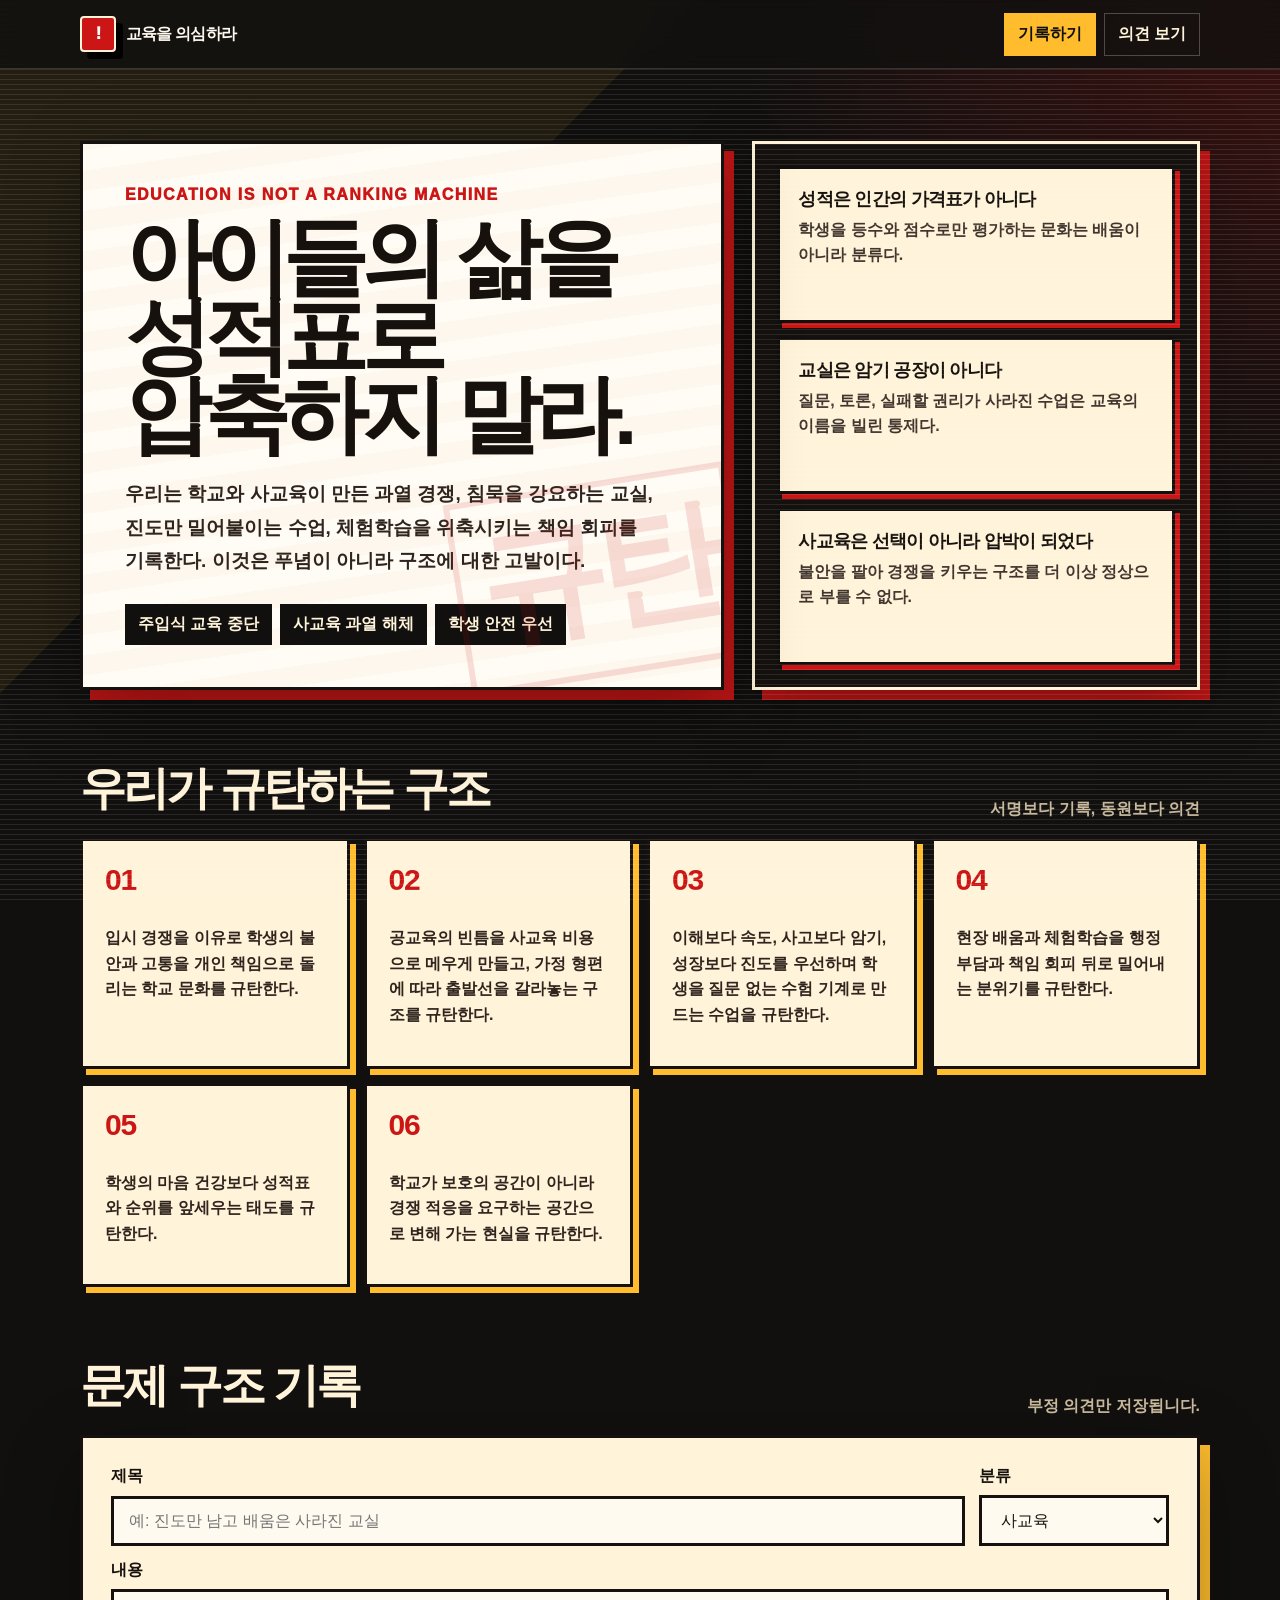
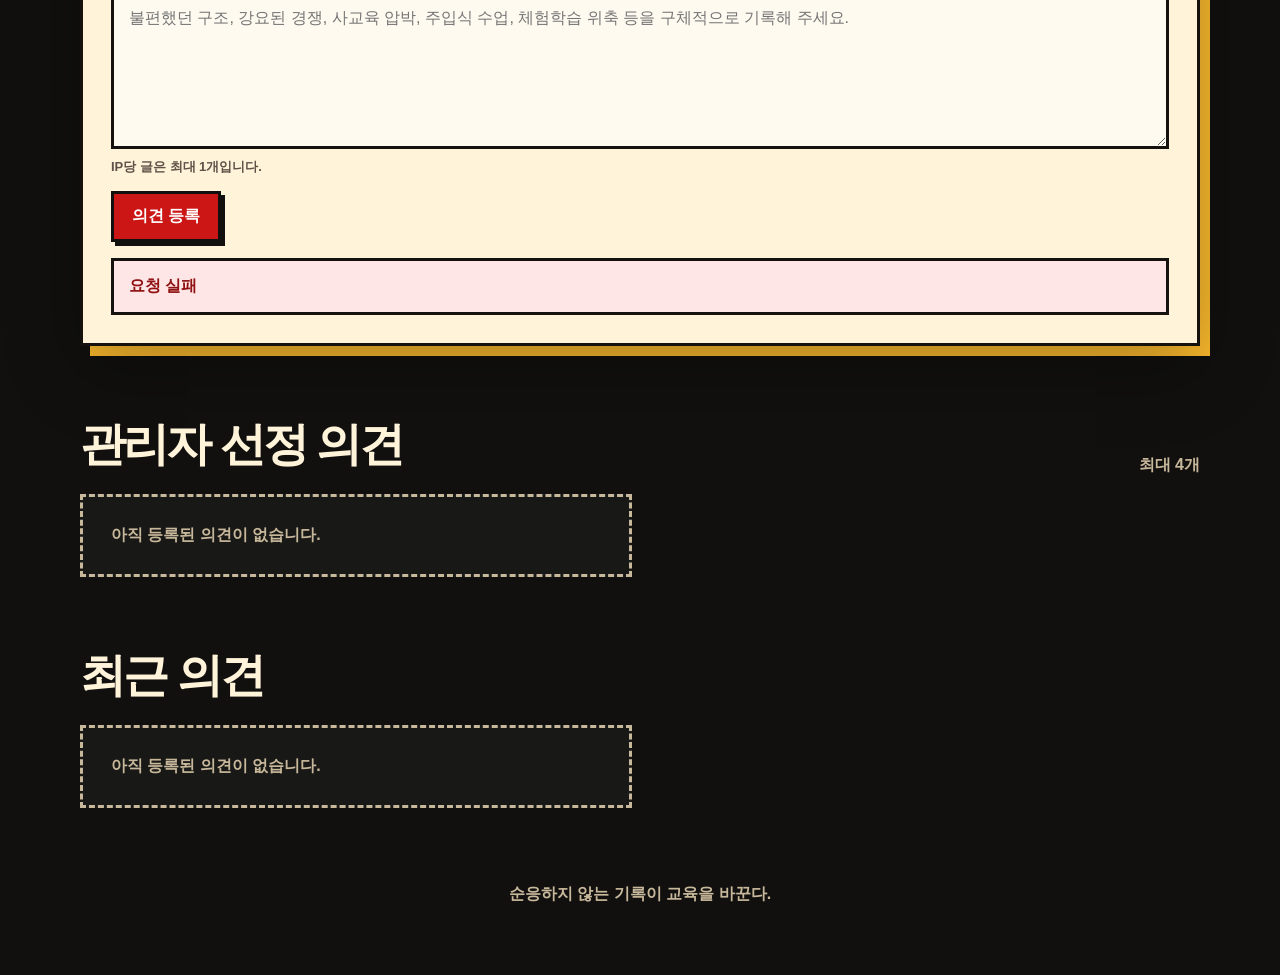
==== index.html @ e862427e "Load UI patch script" ====
<!doctype html>
<html lang="ko">
<head>
  <meta charset="utf-8" />
  <meta name="viewport" content="width=device-width, initial-scale=1" />
  <title>학교는 바뀌어야 한다</title>
  <link rel="stylesheet" href="/styles.css" />
</head>
<body>
  <main id="app"></main>
  <script src="/app.js" defer></script>
  <script src="/ui-patch.js" defer></script>
</body>
</html>
---- styles.css ----
:root {
  color-scheme: light;
  --bg: #11100f;
  --paper: #fff3d9;
  --paper-strong: #fffaf0;
  --ink: #16110d;
  --muted: #6c6259;
  --line: #2a211b;
  --brand: #cc1616;
  --brand-dark: #7f0d0d;
  --accent: #ffbd2e;
  --danger: #cc1616;
  --ok: #177245;
  --shadow: 0 22px 70px rgba(0, 0, 0, .32);
  font-family: Inter, Pretendard, -apple-system, BlinkMacSystemFont, "Segoe UI", sans-serif;
}

* { box-sizing: border-box; }
html { scroll-behavior: smooth; }
body {
  margin: 0;
  background:
    linear-gradient(135deg, rgba(255, 189, 46, .08) 0 18%, transparent 18% 100%),
    radial-gradient(circle at top right, rgba(204, 22, 22, .22), transparent 34rem),
    var(--bg);
  color: var(--paper-strong);
}
body::before {
  content: "";
  position: fixed;
  inset: 0;
  pointer-events: none;
  opacity: .1;
  background-image: repeating-linear-gradient(0deg, #fff 0, #fff 1px, transparent 1px, transparent 5px);
  mix-blend-mode: screen;
}
a { color: inherit; }
button, input, textarea, select { font: inherit; }
button { cursor: pointer; }

.site-shell {
  width: min(1120px, calc(100% - 32px));
  margin: 0 auto;
}

.topbar {
  position: sticky;
  top: 0;
  z-index: 20;
  backdrop-filter: blur(18px);
  background: rgba(17, 16, 15, .84);
  border-bottom: 1px solid rgba(255, 243, 217, .16);
}
.nav {
  height: 68px;
  display: flex;
  align-items: center;
  justify-content: space-between;
  gap: 18px;
}
.logo {
  display: flex;
  align-items: center;
  gap: 10px;
  font-weight: 950;
  letter-spacing: -.05em;
  text-decoration: none;
  text-transform: uppercase;
}
.logo-mark {
  width: 36px;
  height: 36px;
  display: grid;
  place-items: center;
  border-radius: 4px;
  background: var(--brand);
  color: #fff;
  box-shadow: 7px 7px 0 #000;
  border: 2px solid #fff3d9;
}
.nav-links {
  display: flex;
  align-items: center;
  gap: 8px;
}
.nav-link {
  border: 1px solid rgba(255, 243, 217, .25);
  background: transparent;
  padding: 10px 13px;
  border-radius: 0;
  text-decoration: none;
  color: var(--paper);
  font-weight: 900;
}
.nav-link:hover, .nav-link.active {
  background: var(--accent);
  color: #11100f;
  border-color: var(--accent);
}

.hero {
  padding: 72px 0 34px;
  display: grid;
  grid-template-columns: 1.18fr .82fr;
  gap: 28px;
  align-items: stretch;
}
.hero-card, .panel, .post-card, .admin-card {
  background: var(--paper);
  color: var(--ink);
  border: 3px solid #15110e;
  border-radius: 0;
  box-shadow: var(--shadow), 10px 10px 0 rgba(204, 22, 22, .92);
}
.hero-card { padding: 42px; }
.manifesto {
  position: relative;
  overflow: hidden;
  background:
    linear-gradient(0deg, rgba(255,255,255,.74), rgba(255,255,255,.74)),
    repeating-linear-gradient(-8deg, #fff3d9 0 20px, #f6dfb9 20px 40px);
}
.manifesto::after {
  content: "규탄";
  position: absolute;
  right: -18px;
  bottom: 10px;
  transform: rotate(-9deg);
  border: 6px solid var(--brand);
  color: var(--brand);
  font-weight: 950;
  font-size: clamp(56px, 10vw, 130px);
  letter-spacing: -.08em;
  padding: 0 18px 10px;
  opacity: .13;
}
.kicker {
  color: var(--brand);
  font-weight: 950;
  letter-spacing: .09em;
  margin-bottom: 14px;
  text-transform: uppercase;
}
h1 {
  margin: 0;
  max-width: 840px;
  font-size: clamp(44px, 7.5vw, 86px);
  line-height: .91;
  letter-spacing: -.085em;
  word-break: keep-all;
}
.lead {
  margin: 24px 0 0;
  max-width: 760px;
  color: #30251e;
  font-size: 19px;
  line-height: 1.78;
  font-weight: 650;
  word-break: keep-all;
}
.slogan-row {
  display: flex;
  flex-wrap: wrap;
  gap: 8px;
  margin-top: 26px;
}
.slogan-row span {
  background: #11100f;
  color: #fff3d9;
  padding: 8px 11px;
  font-weight: 950;
  border: 2px solid #11100f;
}
.hero-side {
  padding: 22px;
  display: grid;
  gap: 14px;
  background: #15110e;
  color: var(--paper);
  border-color: var(--paper);
}
.point {
  padding: 18px;
  border-radius: 0;
  background: #fff3d9;
  border: 3px solid #11100f;
  color: var(--ink);
  box-shadow: 5px 5px 0 var(--brand);
}
.point strong {
  display: block;
  margin-bottom: 6px;
  font-size: 18px;
  letter-spacing: -.04em;
}
.point span { color: #40352d; line-height: 1.58; font-weight: 650; }

.section { padding: 34px 0; }
.section-head {
  display: flex;
  align-items: end;
  justify-content: space-between;
  gap: 18px;
  margin-bottom: 18px;
}
h2 {
  margin: 0;
  color: var(--paper);
  font-size: clamp(28px, 4.5vw, 46px);
  letter-spacing: -.06em;
}
.section-head p { margin: 0; color: #c8b89b; font-weight: 800; }
.grid-4 {
  display: grid;
  grid-template-columns: repeat(4, 1fr);
  gap: 14px;
}
.stat-card {
  min-height: 170px;
  padding: 22px;
  border-radius: 0;
  background: var(--paper);
  color: var(--ink);
  border: 3px solid #15110e;
  box-shadow: 6px 6px 0 var(--accent);
}
.stat-card b {
  display: inline-block;
  font-size: 30px;
  letter-spacing: -.04em;
  color: var(--brand);
  margin-bottom: 12px;
}
.stat-card p { color: #30251e; line-height: 1.6; font-weight: 750; }

.panel { padding: 28px; }
.protest-form { box-shadow: var(--shadow), 10px 10px 0 var(--accent); }
.form-grid {
  display: grid;
  grid-template-columns: 1fr 190px;
  gap: 14px;
}
.field { display: grid; gap: 8px; margin-bottom: 14px; }
label { font-weight: 950; }
input, textarea, select {
  width: 100%;
  border: 3px solid #15110e;
  background: #fffaf0;
  color: var(--ink);
  border-radius: 0;
  padding: 13px 15px;
  outline: none;
}
textarea { min-height: 160px; resize: vertical; line-height: 1.65; }
input:focus, textarea:focus, select:focus { box-shadow: 0 0 0 4px rgba(204, 22, 22, .18); }
.help { color: #5e5147; font-size: 13px; line-height: 1.55; font-weight: 700; }
.actions { display: flex; gap: 10px; flex-wrap: wrap; align-items: center; }
.btn {
  border: 3px solid #11100f;
  border-radius: 0;
  padding: 12px 18px;
  font-weight: 950;
  background: var(--brand);
  color: #fff;
  box-shadow: 4px 4px 0 #11100f;
}
.btn:hover { transform: translate(-1px, -1px); box-shadow: 5px 5px 0 #11100f; }
.btn.secondary { background: #fffaf0; color: var(--ink); }
.btn.danger { background: var(--danger); }
.btn.ok { background: var(--ok); }
.btn.small { padding: 8px 12px; font-size: 13px; }
.btn:disabled { opacity: .5; cursor: not-allowed; transform: none; box-shadow: 4px 4px 0 #11100f; }
.notice {
  margin: 16px 0 0;
  padding: 13px 15px;
  border-radius: 0;
  background: #fff3d9;
  border: 3px solid #15110e;
  color: var(--brand-dark);
  display: none;
  line-height: 1.55;
  font-weight: 850;
}
.notice.show { display: block; }
.notice.error { background: #ffe6e6; color: #8f1111; }
.notice.ok { background: #e6fff2; color: #105c3b; }

.posts-grid {
  display: grid;
  grid-template-columns: repeat(2, 1fr);
  gap: 16px;
}
.post-card { padding: 22px; box-shadow: 6px 6px 0 rgba(255, 189, 46, .92); }
.post-top {
  display: flex;
  justify-content: space-between;
  gap: 12px;
  align-items: start;
}
.badge {
  display: inline-flex;
  align-items: center;
  border-radius: 0;
  padding: 6px 10px;
  font-size: 12px;
  font-weight: 950;
  color: #11100f;
  background: var(--accent);
  border: 2px solid #11100f;
}
.badge-dark { background: #11100f; color: #fff3d9; }
.post-card h3 { margin: 13px 0 10px; font-size: 24px; letter-spacing: -.05em; }
.post-card p { color: #3b3028; line-height: 1.72; white-space: pre-wrap; font-weight: 650; }
.meta { color: #75695f; font-size: 13px; font-weight: 750; }
.post-actions { display: flex; gap: 8px; margin-top: 14px; flex-wrap: wrap; }
.empty {
  padding: 28px;
  border: 3px dashed #c8b89b;
  color: #c8b89b;
  background: rgba(255,255,255,.03);
  font-weight: 800;
}

.admin-layout {
  padding: 42px 0;
  display: grid;
  gap: 18px;
}
.admin-card { padding: 24px; box-shadow: 6px 6px 0 var(--brand); }
.table-wrap { overflow-x: auto; }
table { width: 100%; border-collapse: collapse; min-width: 760px; }
th, td { text-align: left; padding: 12px; border-bottom: 2px solid #2a211b; vertical-align: top; }
th { color: #5f534a; font-size: 13px; font-weight: 950; }
.admin-row-actions { display: flex; gap: 8px; flex-wrap: wrap; }
.login-box { max-width: 460px; margin: 54px auto; }

.footer {
  color: #c8b89b;
  padding: 42px 0 70px;
  text-align: center;
  font-weight: 900;
}
.hidden { display: none !important; }

@media (max-width: 860px) {
  .hero { grid-template-columns: 1fr; padding-top: 38px; }
  .hero-card { padding: 28px; }
  .grid-4, .posts-grid { grid-template-columns: 1fr; }
  .form-grid { grid-template-columns: 1fr; }
  .nav { height: auto; padding: 12px 0; flex-direction: column; align-items: stretch; }
  .nav-links { overflow-x: auto; padding-bottom: 2px; }
}
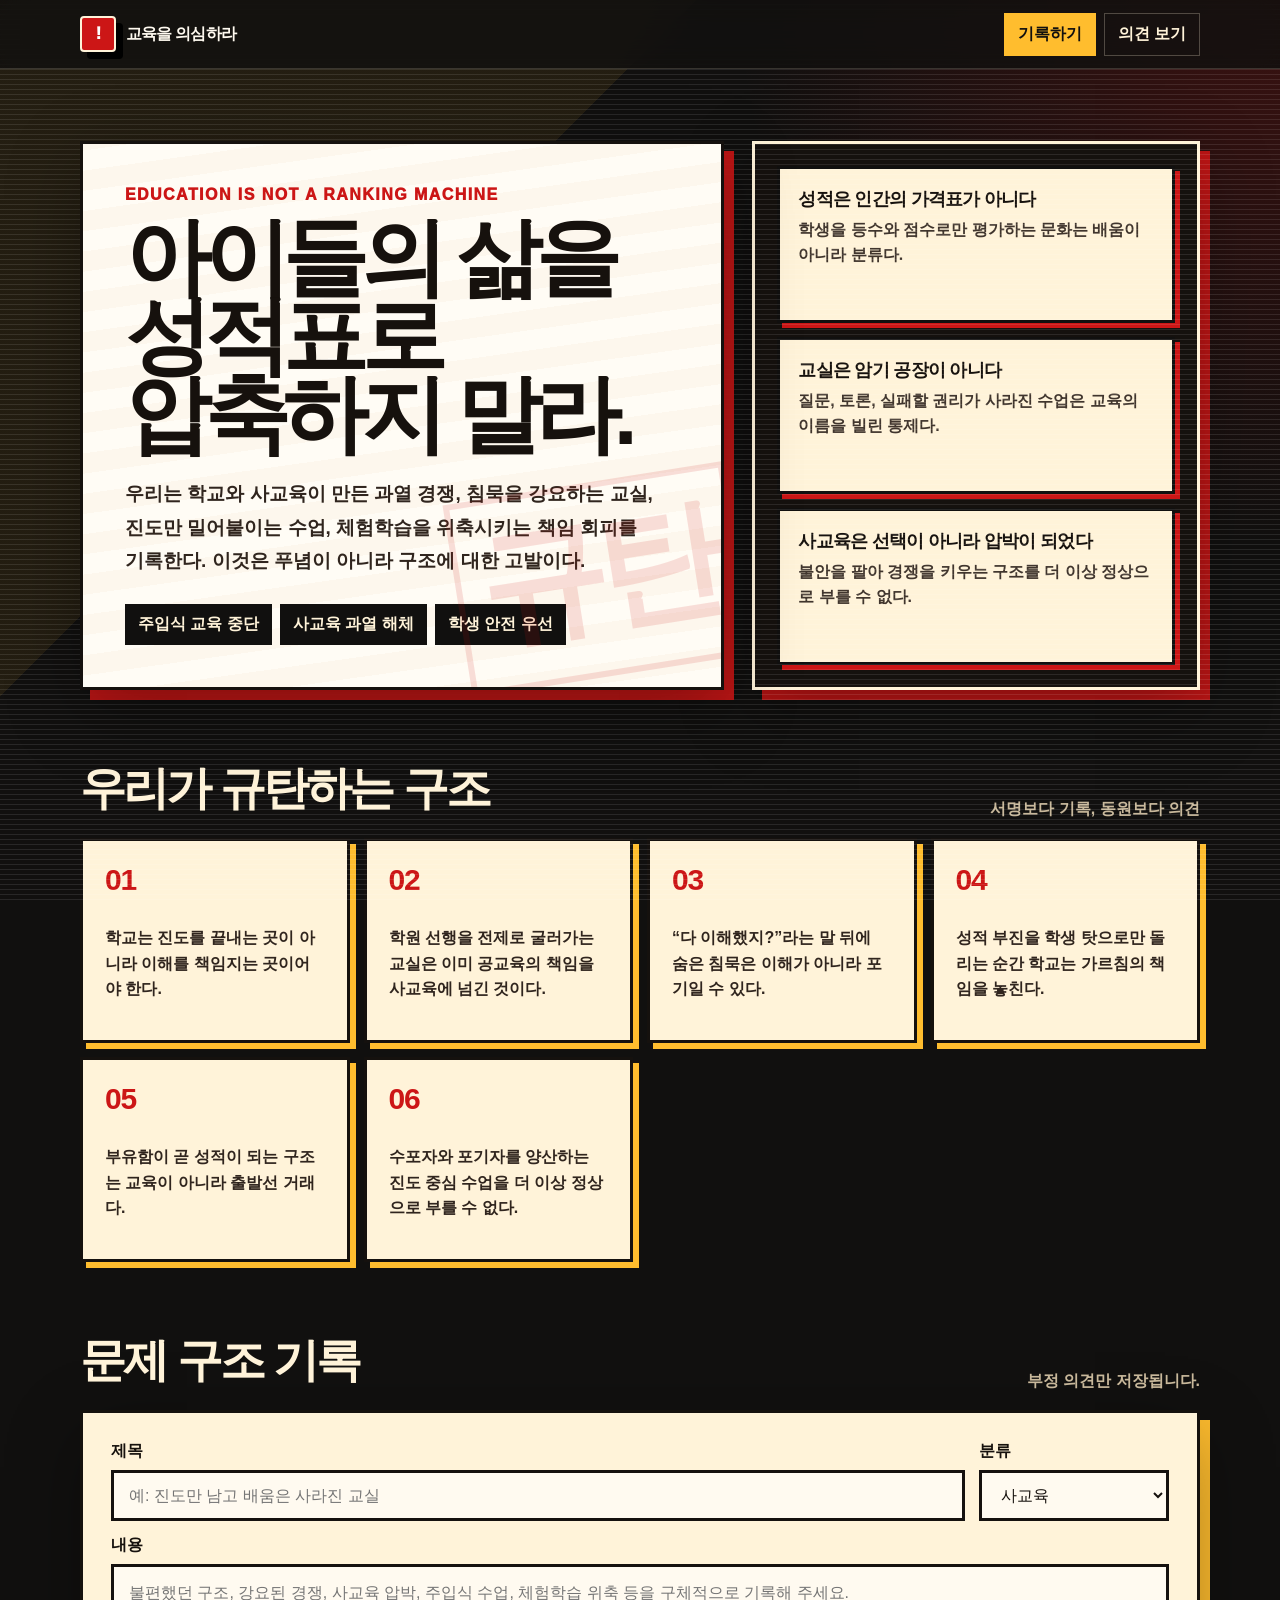
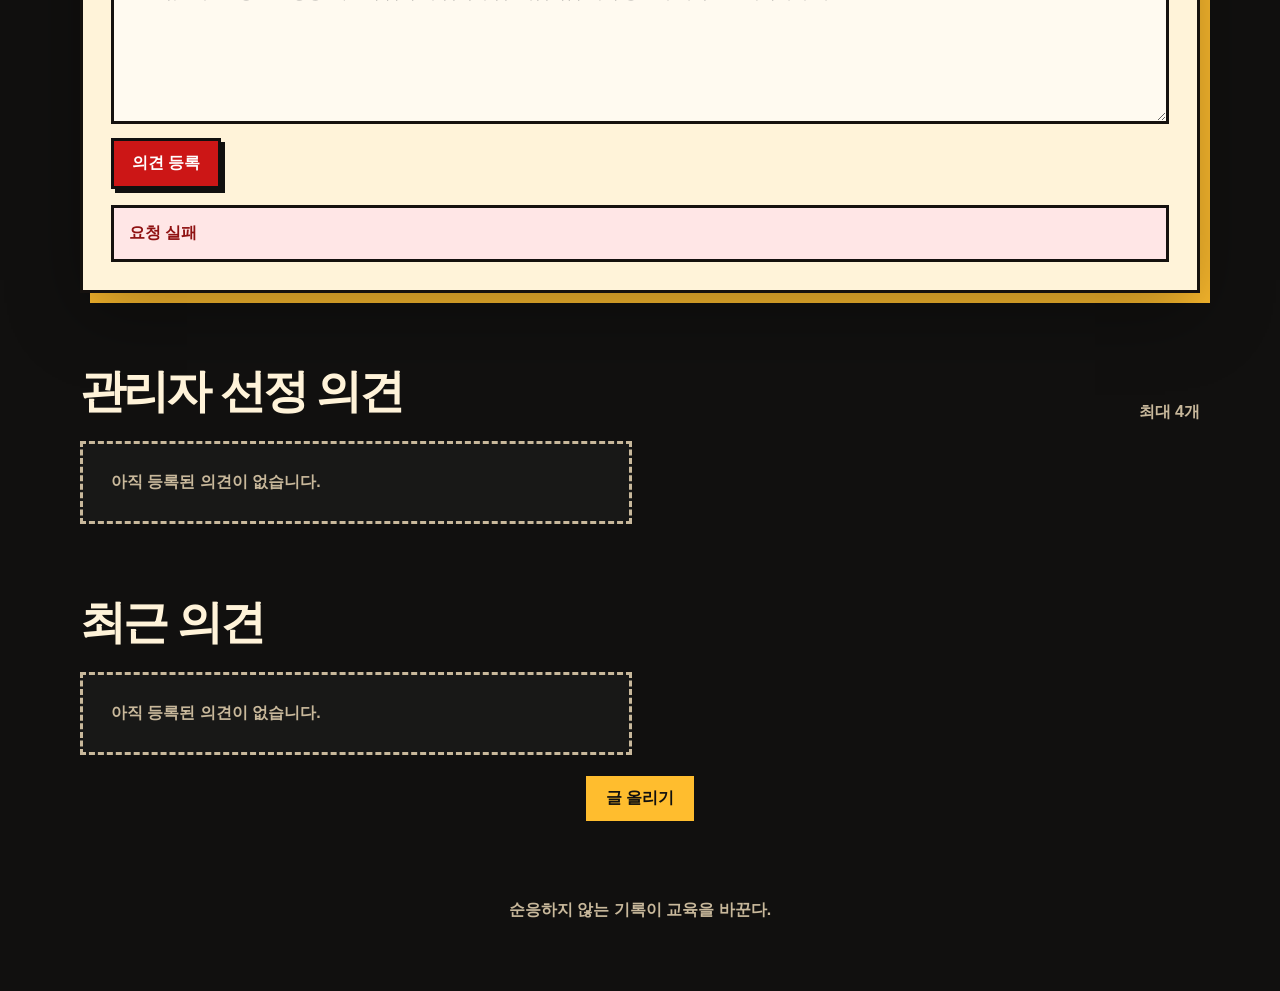
==== commit cb738fbd: "Bump main page assets for education UI patch" ====
--- a/index.html
+++ b/index.html
@@ -3,12 +3,12 @@
 <head>
   <meta charset="utf-8" />
   <meta name="viewport" content="width=device-width, initial-scale=1" />
-  <title>학교는 바뀌어야 한다</title>
-  <link rel="stylesheet" href="/styles.css" />
+  <title>진도는 학원에서, 복습은 학교에서</title>
+  <link rel="stylesheet" href="/styles.css?v=education-ui-20260626" />
 </head>
 <body>
   <main id="app"></main>
-  <script src="/app.js" defer></script>
-  <script src="/ui-patch.js" defer></script>
+  <script src="/app.js?v=education-ui-20260626" defer></script>
+  <script src="/ui-patch.js?v=education-ui-20260626" defer></script>
 </body>
 </html>
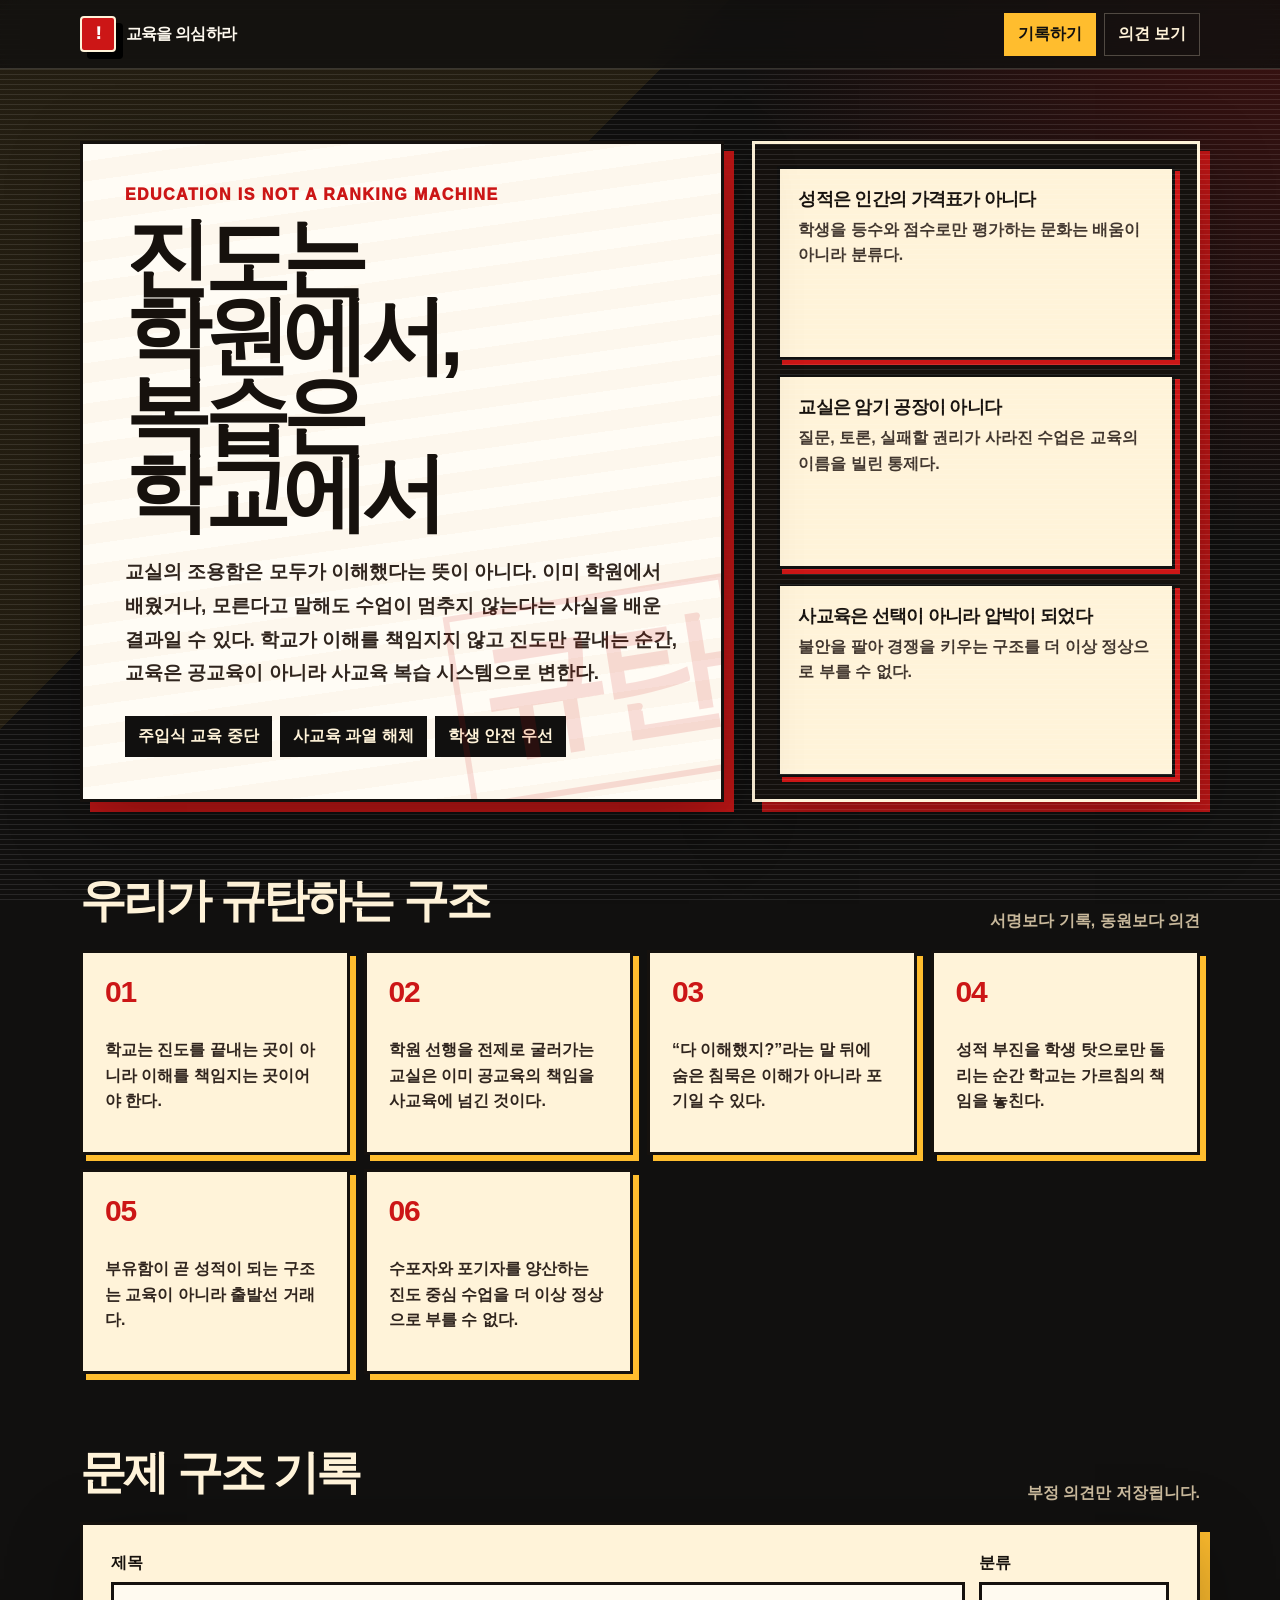
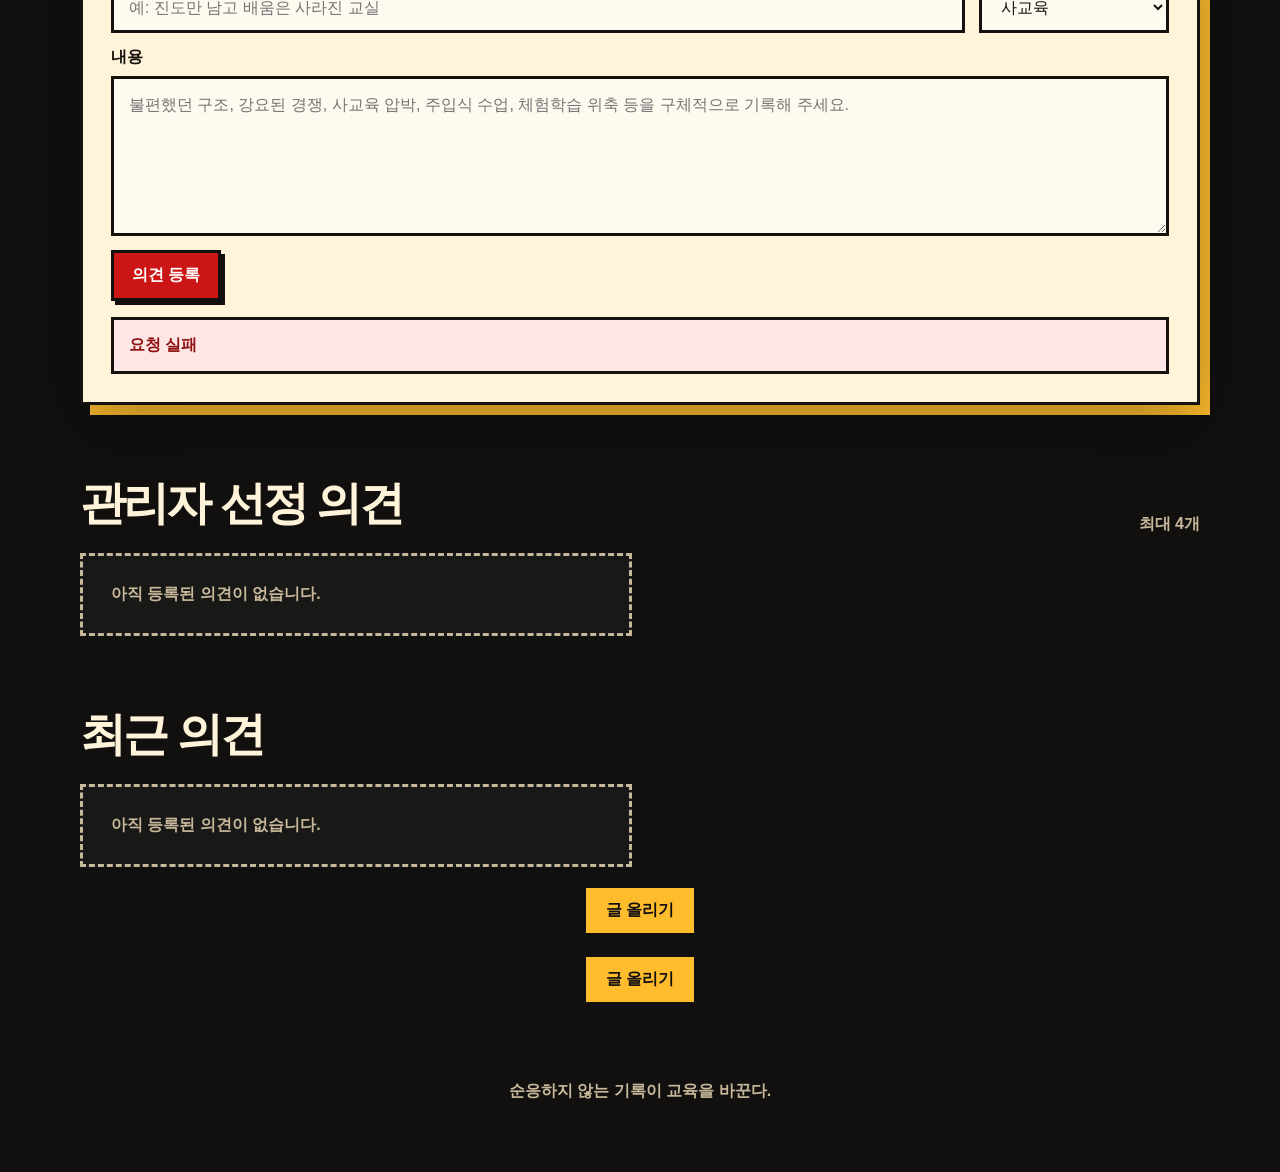
==== commit 4265e91b: "Load landing patch on main page" ====
--- a/index.html
+++ b/index.html
@@ -4,11 +4,12 @@
   <meta charset="utf-8" />
   <meta name="viewport" content="width=device-width, initial-scale=1" />
   <title>진도는 학원에서, 복습은 학교에서</title>
-  <link rel="stylesheet" href="/styles.css?v=education-ui-20260626" />
+  <link rel="stylesheet" href="/styles.css?v=education-ui-20260626b" />
 </head>
 <body>
   <main id="app"></main>
-  <script src="/app.js?v=education-ui-20260626" defer></script>
-  <script src="/ui-patch.js?v=education-ui-20260626" defer></script>
+  <script src="/app.js?v=education-ui-20260626b" defer></script>
+  <script src="/ui-patch.js?v=education-ui-20260626b" defer></script>
+  <script src="/landing-patch.js?v=education-ui-20260626b" defer></script>
 </body>
 </html>
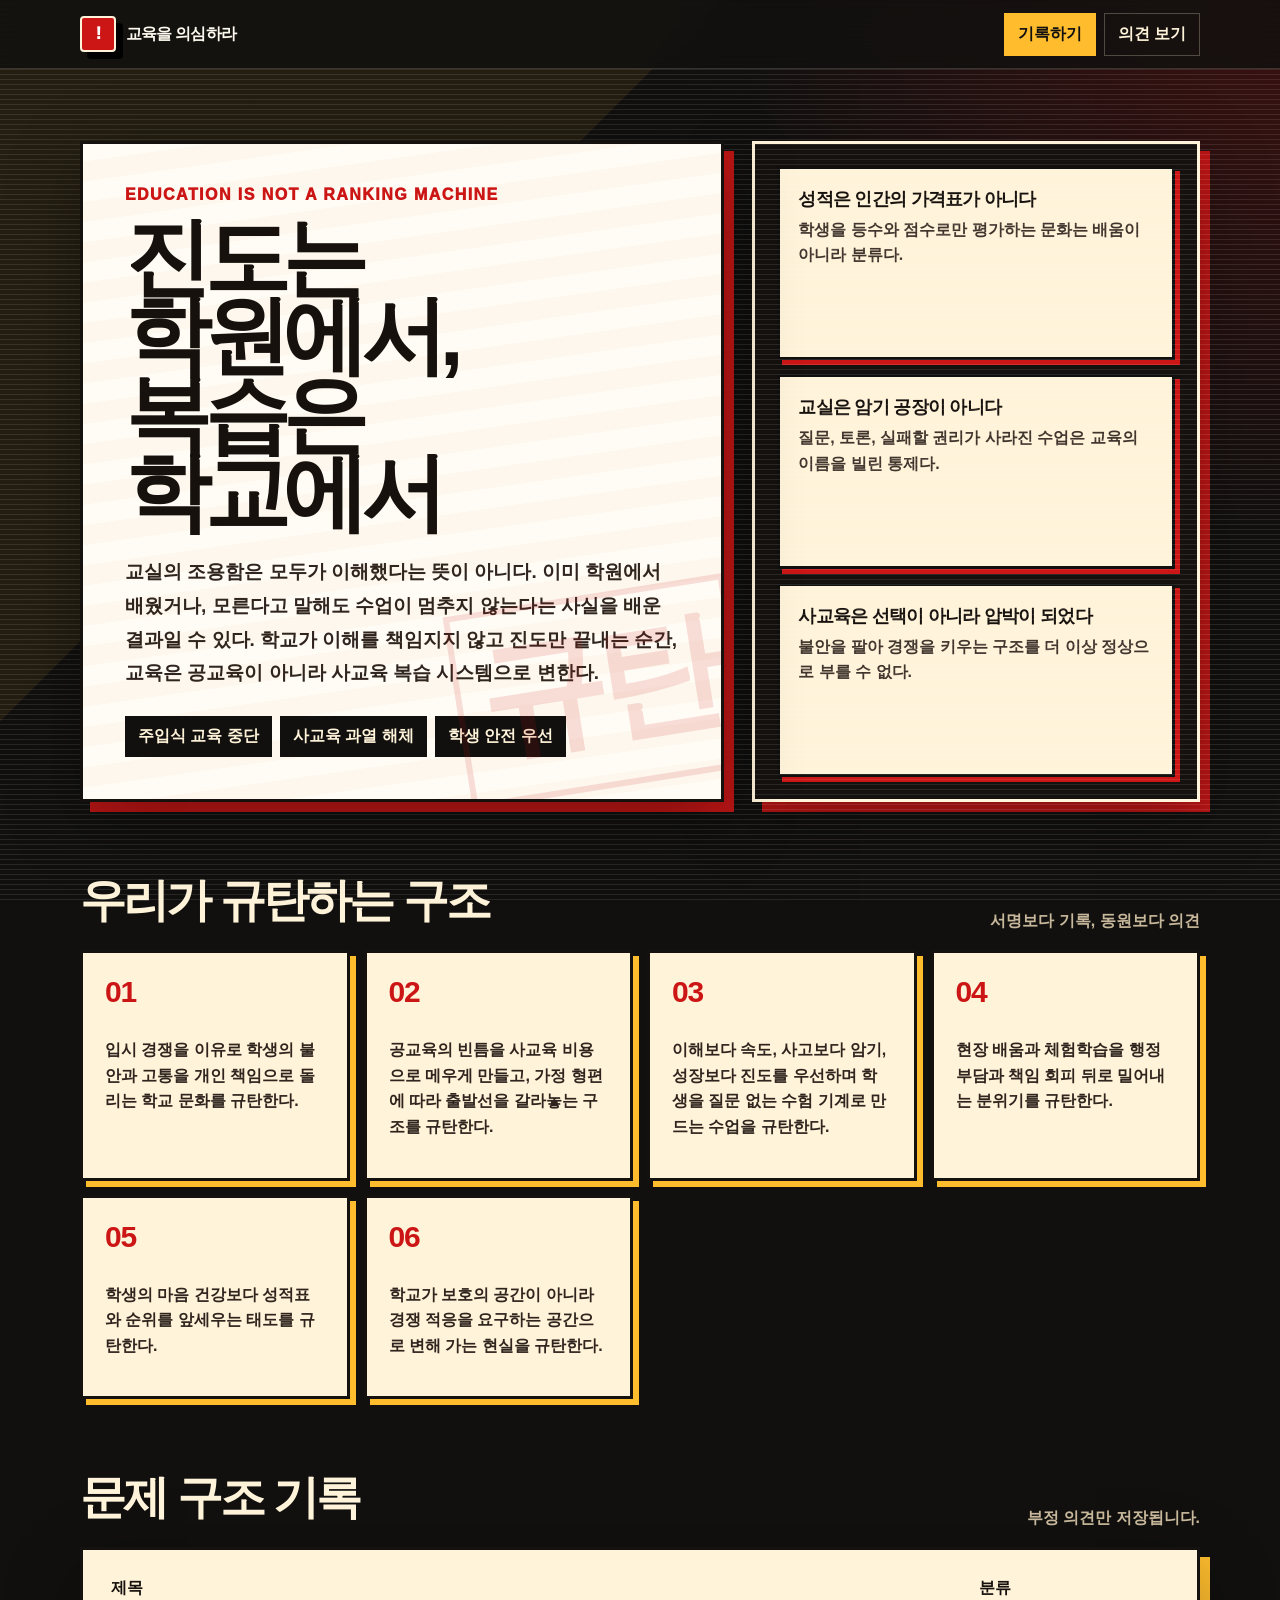
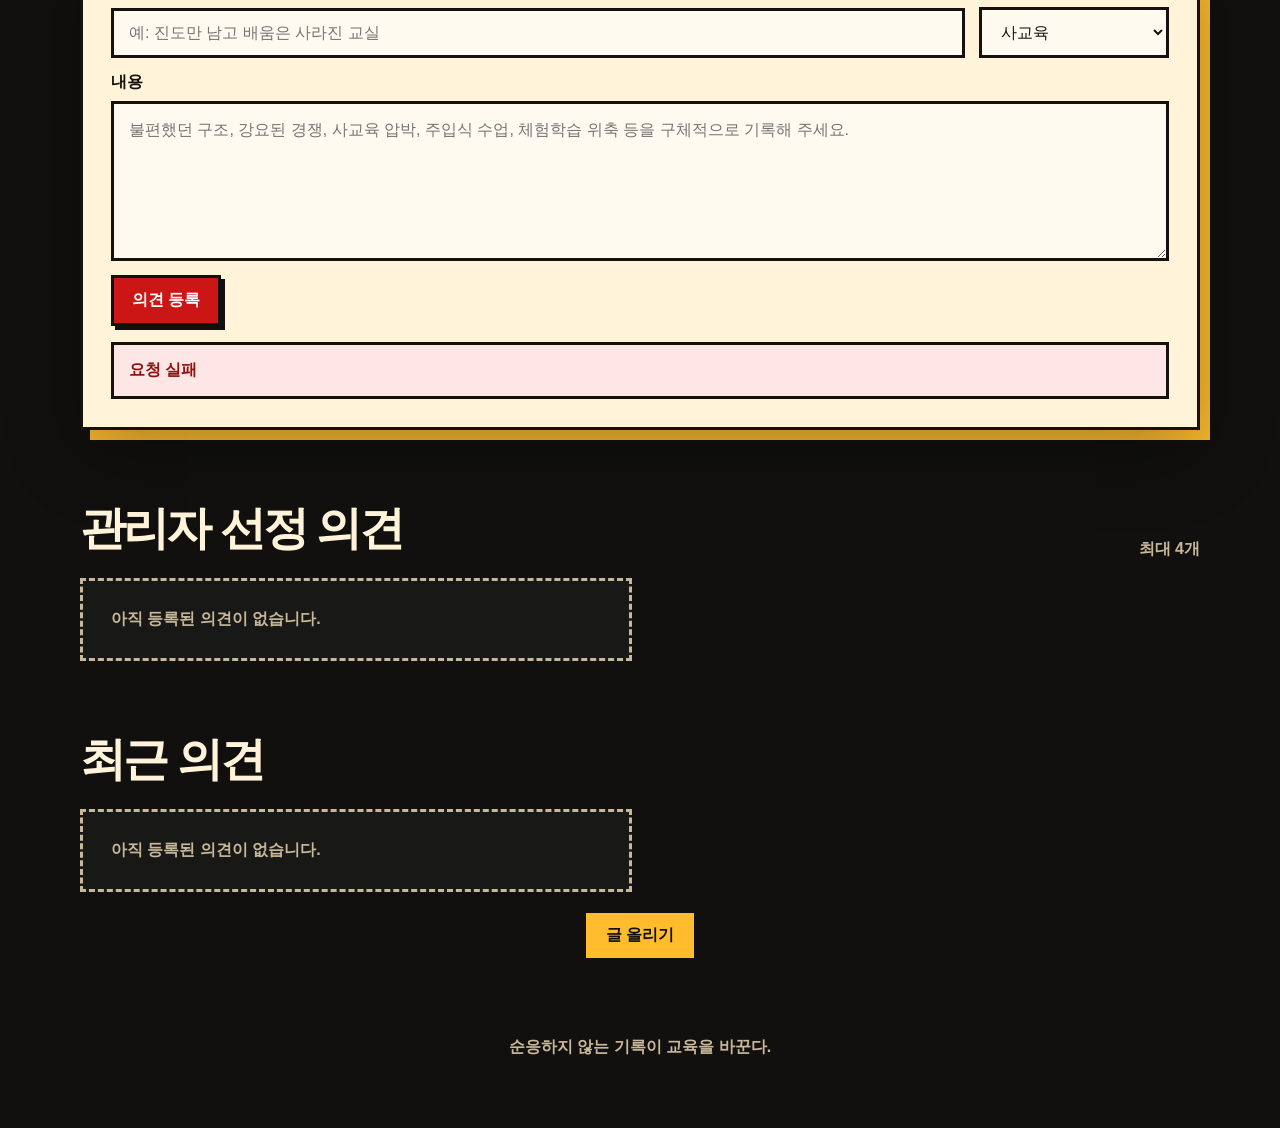
==== commit 43a86d41: "Bump main cache after stable patches" ====
--- a/index.html
+++ b/index.html
@@ -4,12 +4,12 @@
   <meta charset="utf-8" />
   <meta name="viewport" content="width=device-width, initial-scale=1" />
   <title>진도는 학원에서, 복습은 학교에서</title>
-  <link rel="stylesheet" href="/styles.css?v=education-ui-20260626b" />
+  <link rel="stylesheet" href="/styles.css?v=education-ui-20260626c" />
 </head>
 <body>
   <main id="app"></main>
-  <script src="/app.js?v=education-ui-20260626b" defer></script>
-  <script src="/ui-patch.js?v=education-ui-20260626b" defer></script>
-  <script src="/landing-patch.js?v=education-ui-20260626b" defer></script>
+  <script src="/app.js?v=education-ui-20260626c" defer></script>
+  <script src="/ui-patch.js?v=education-ui-20260626c" defer></script>
+  <script src="/landing-patch.js?v=education-ui-20260626c" defer></script>
 </body>
 </html>
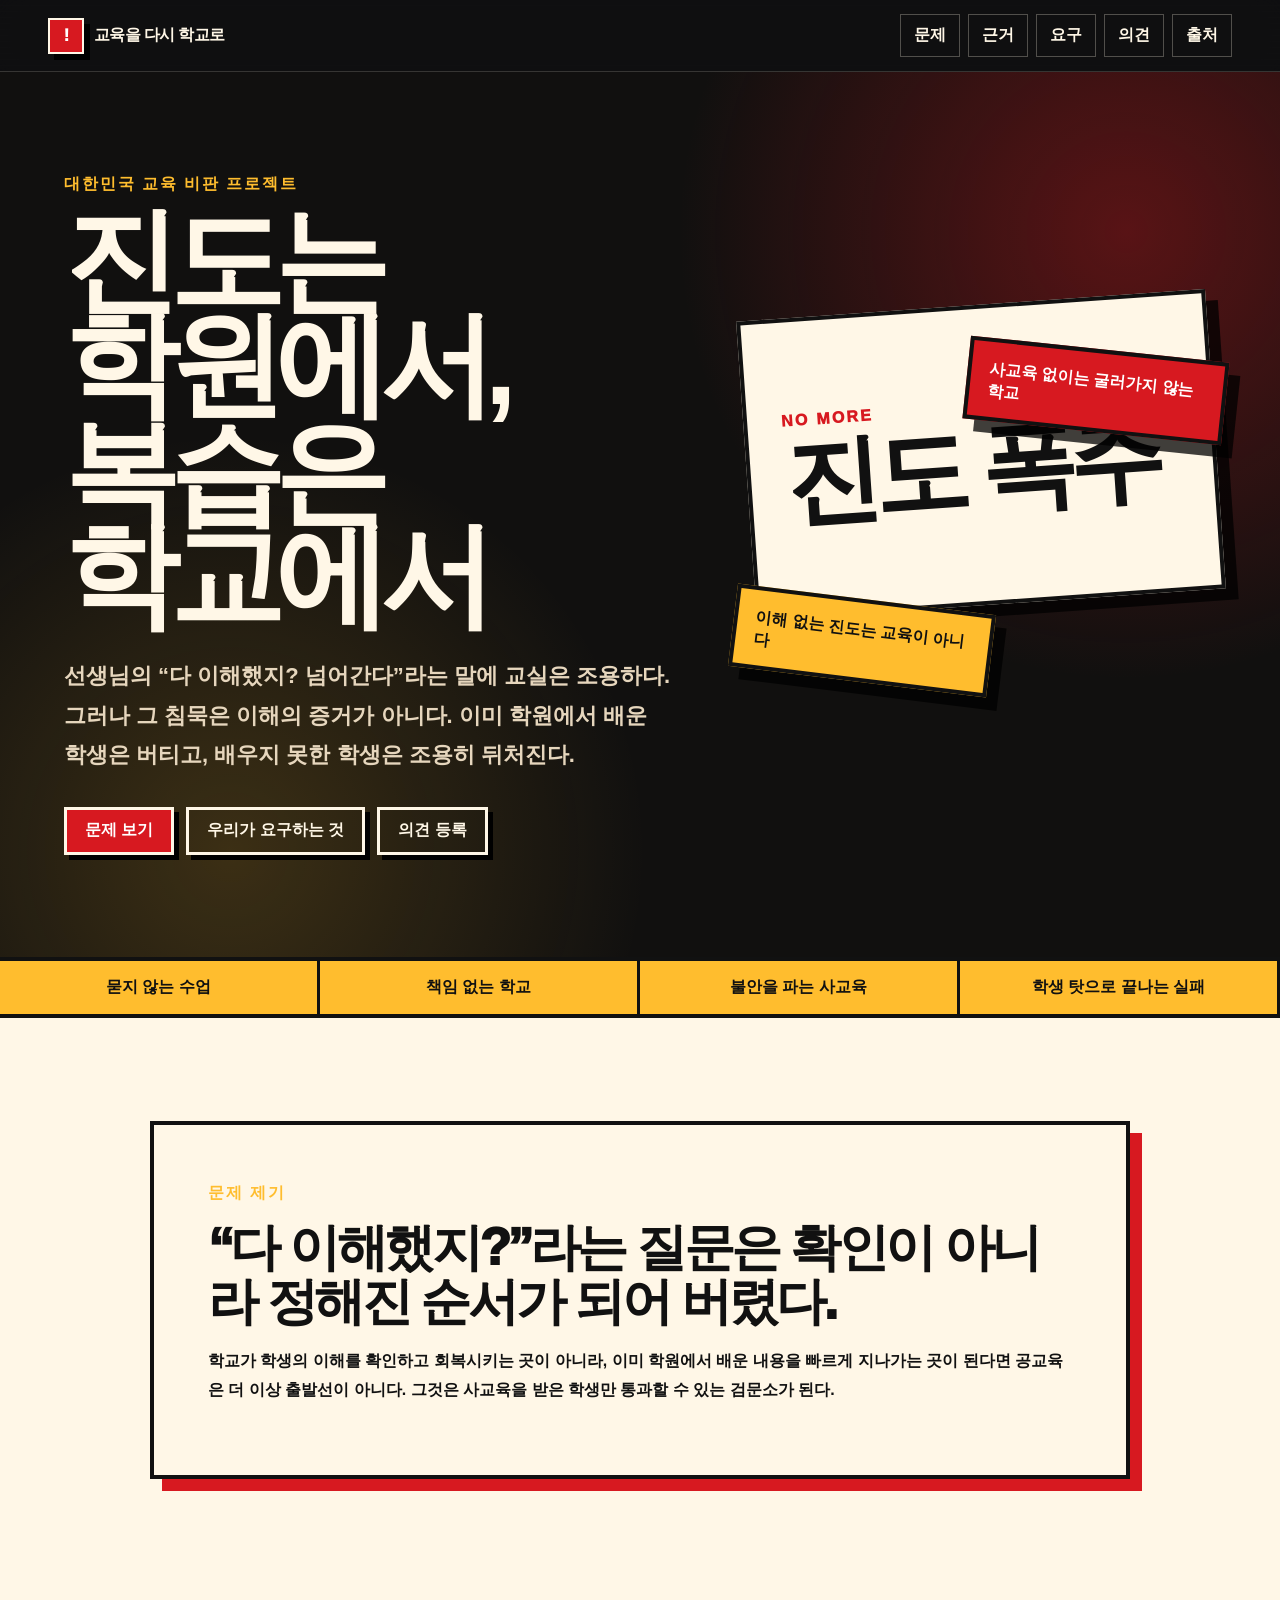
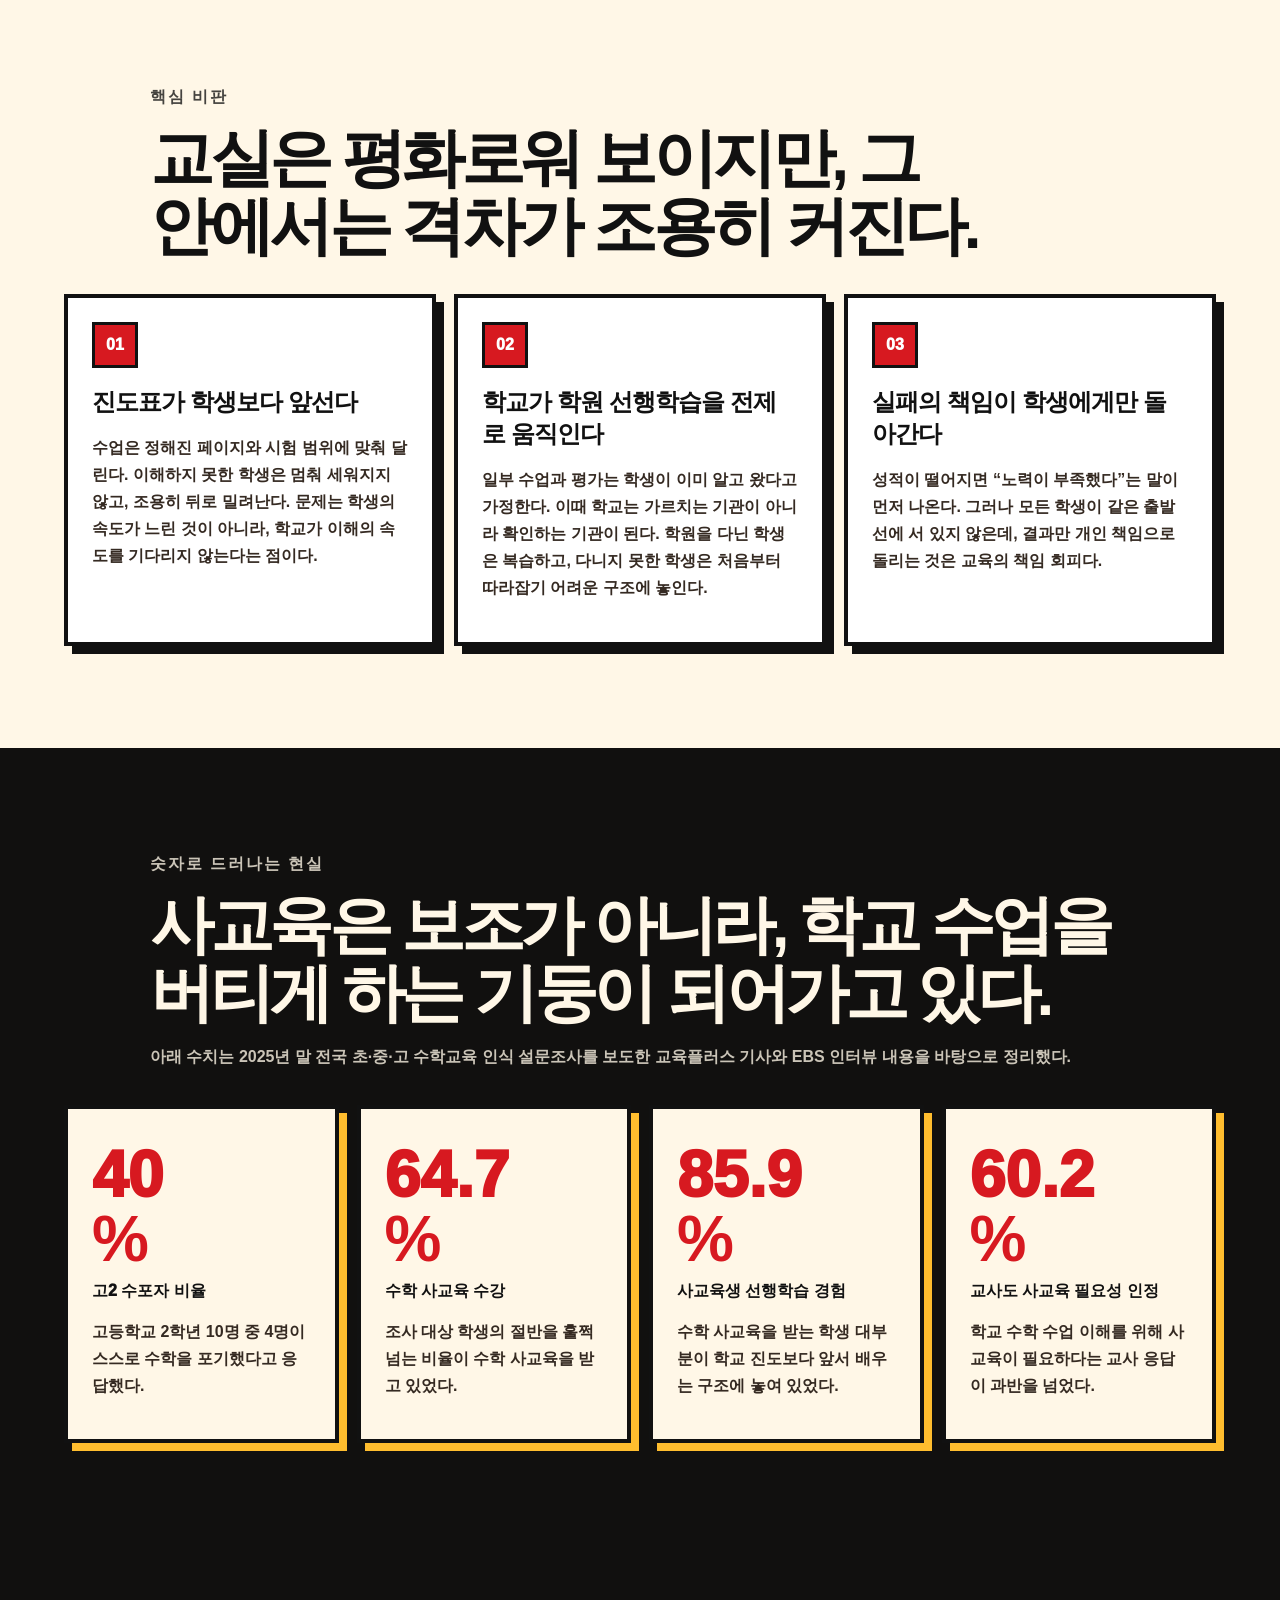
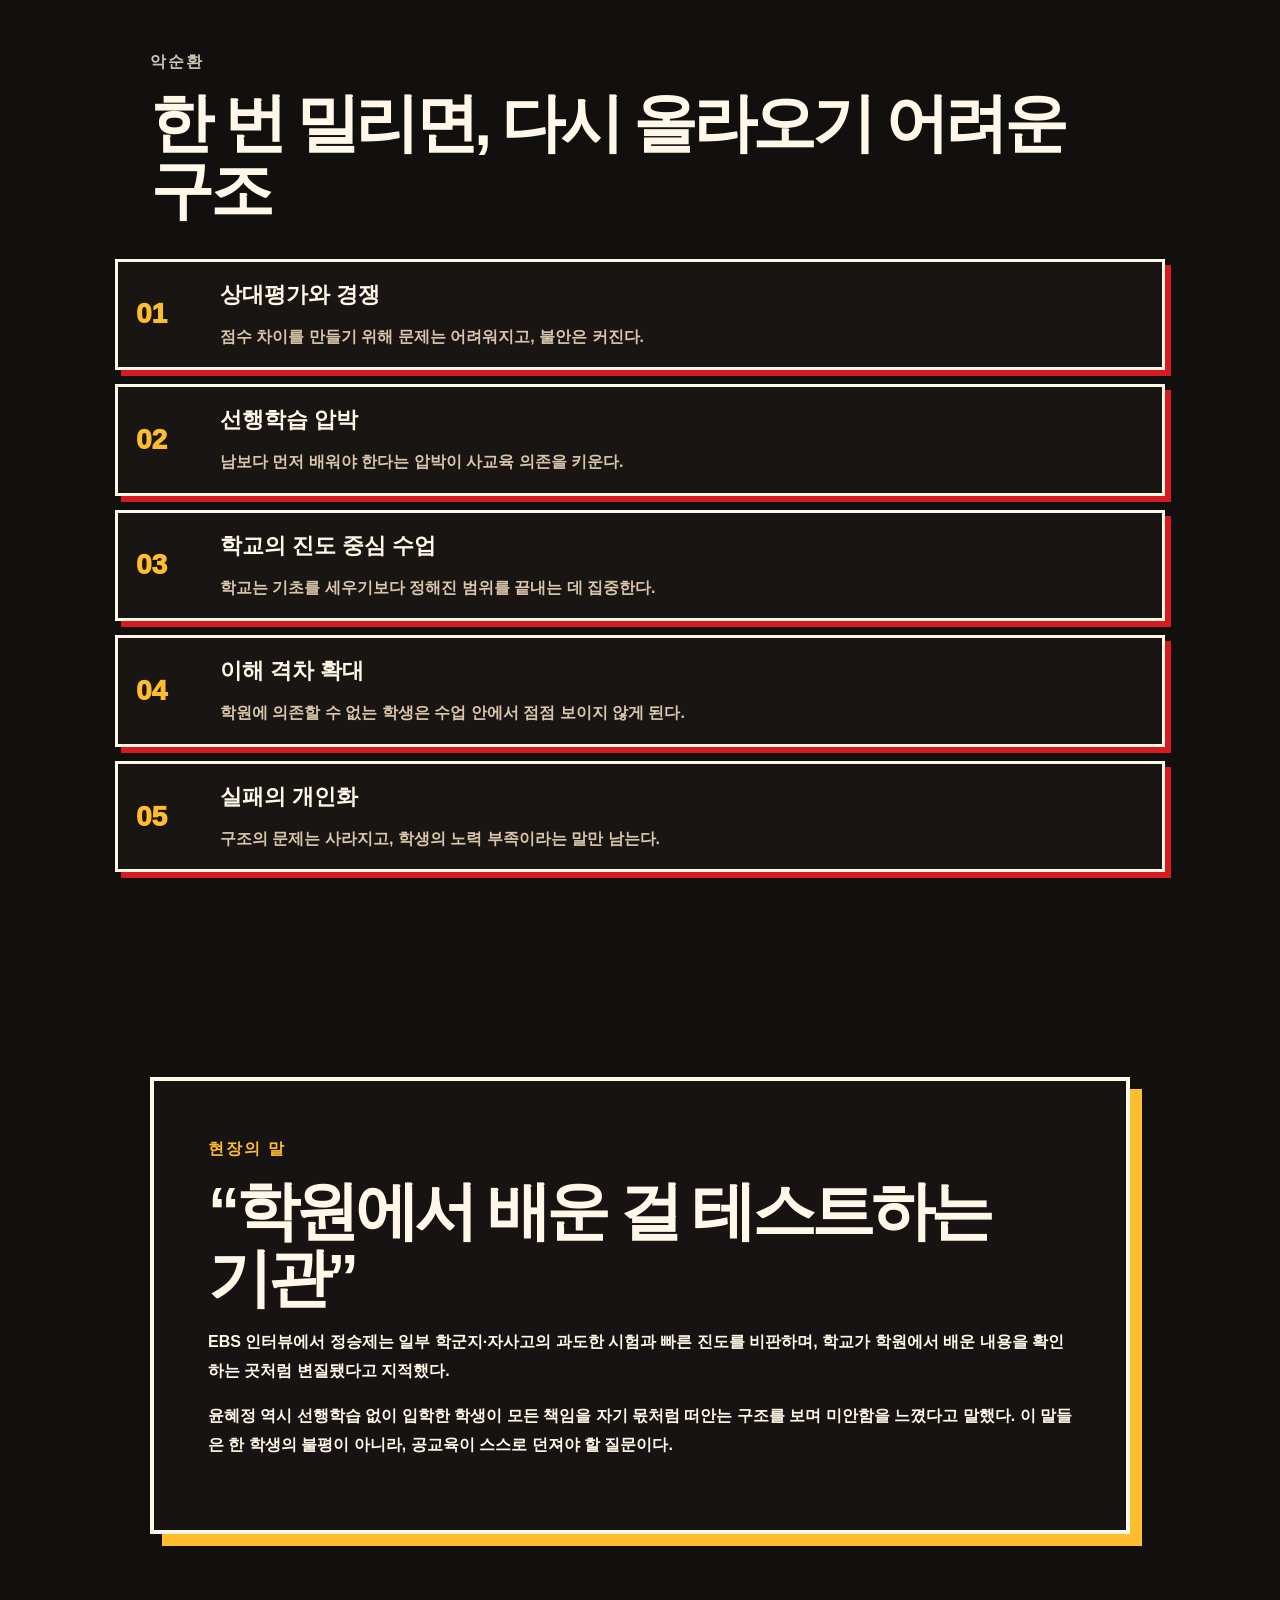
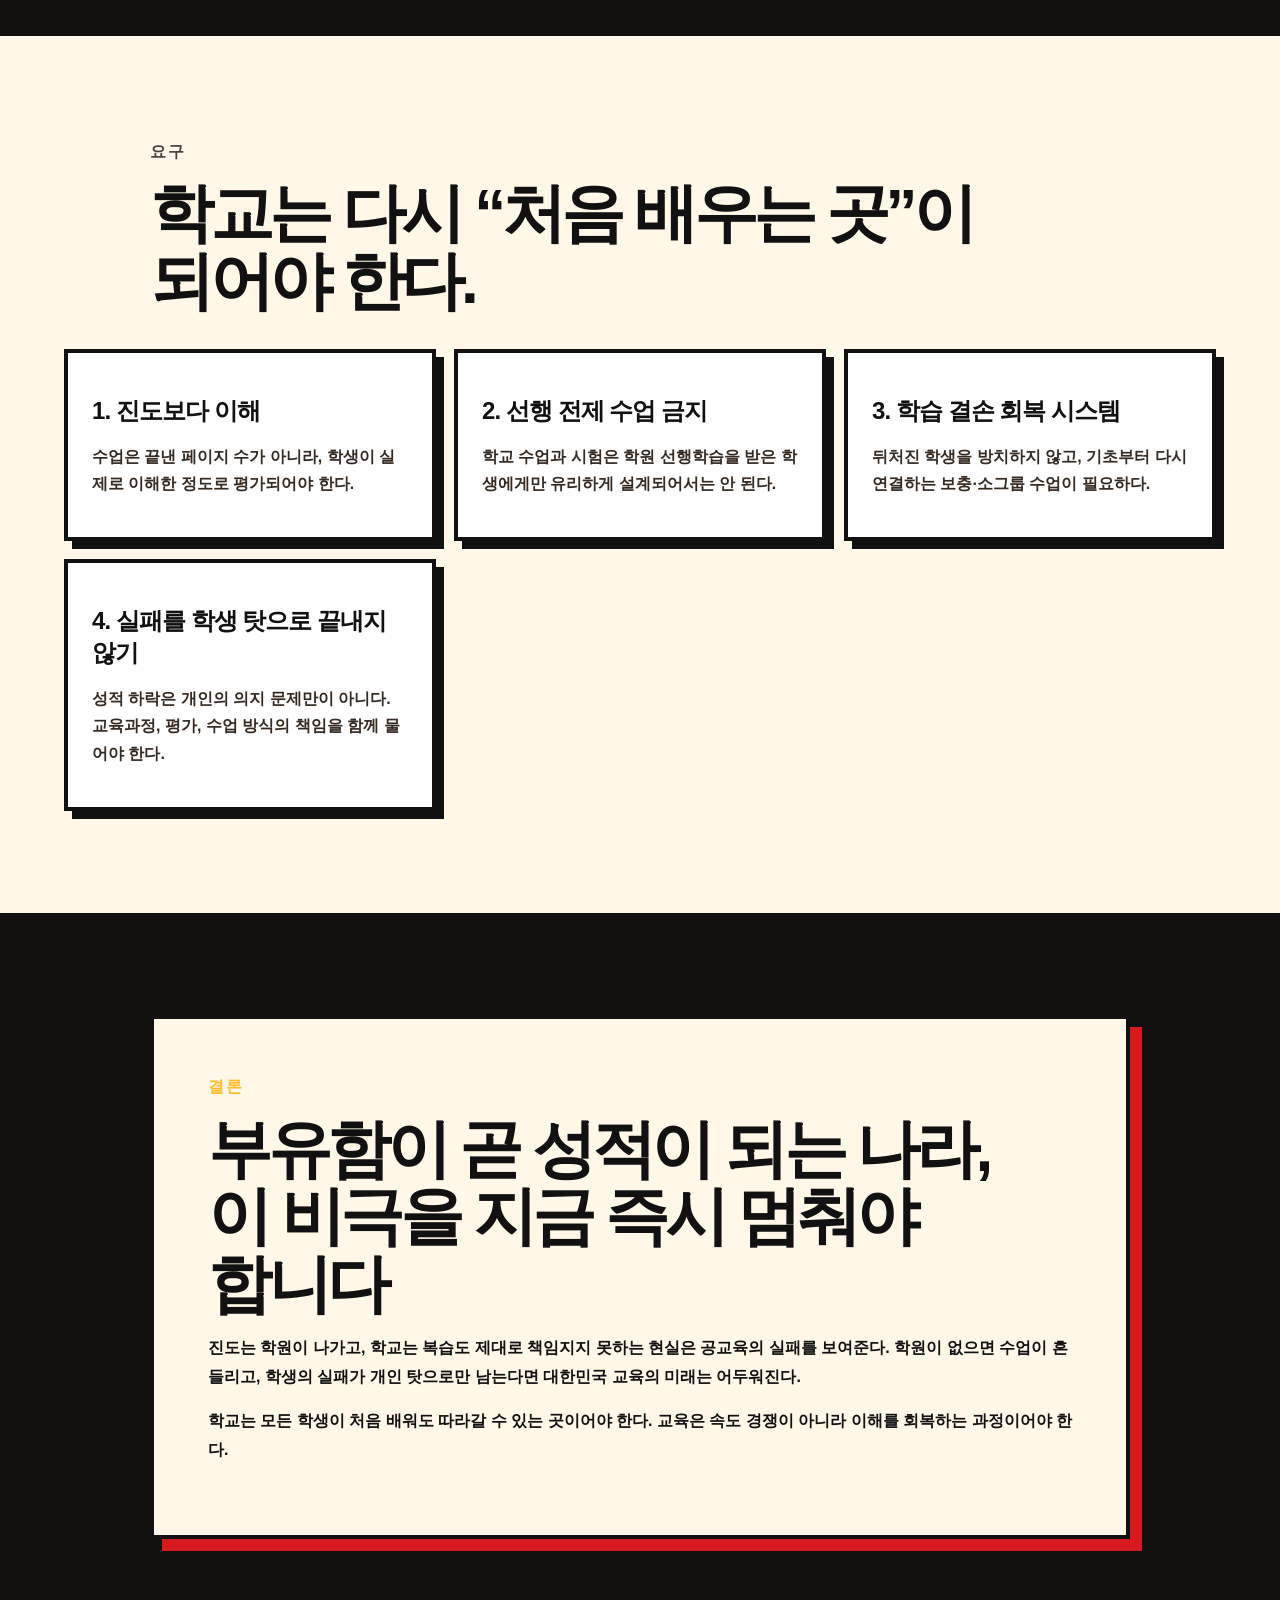
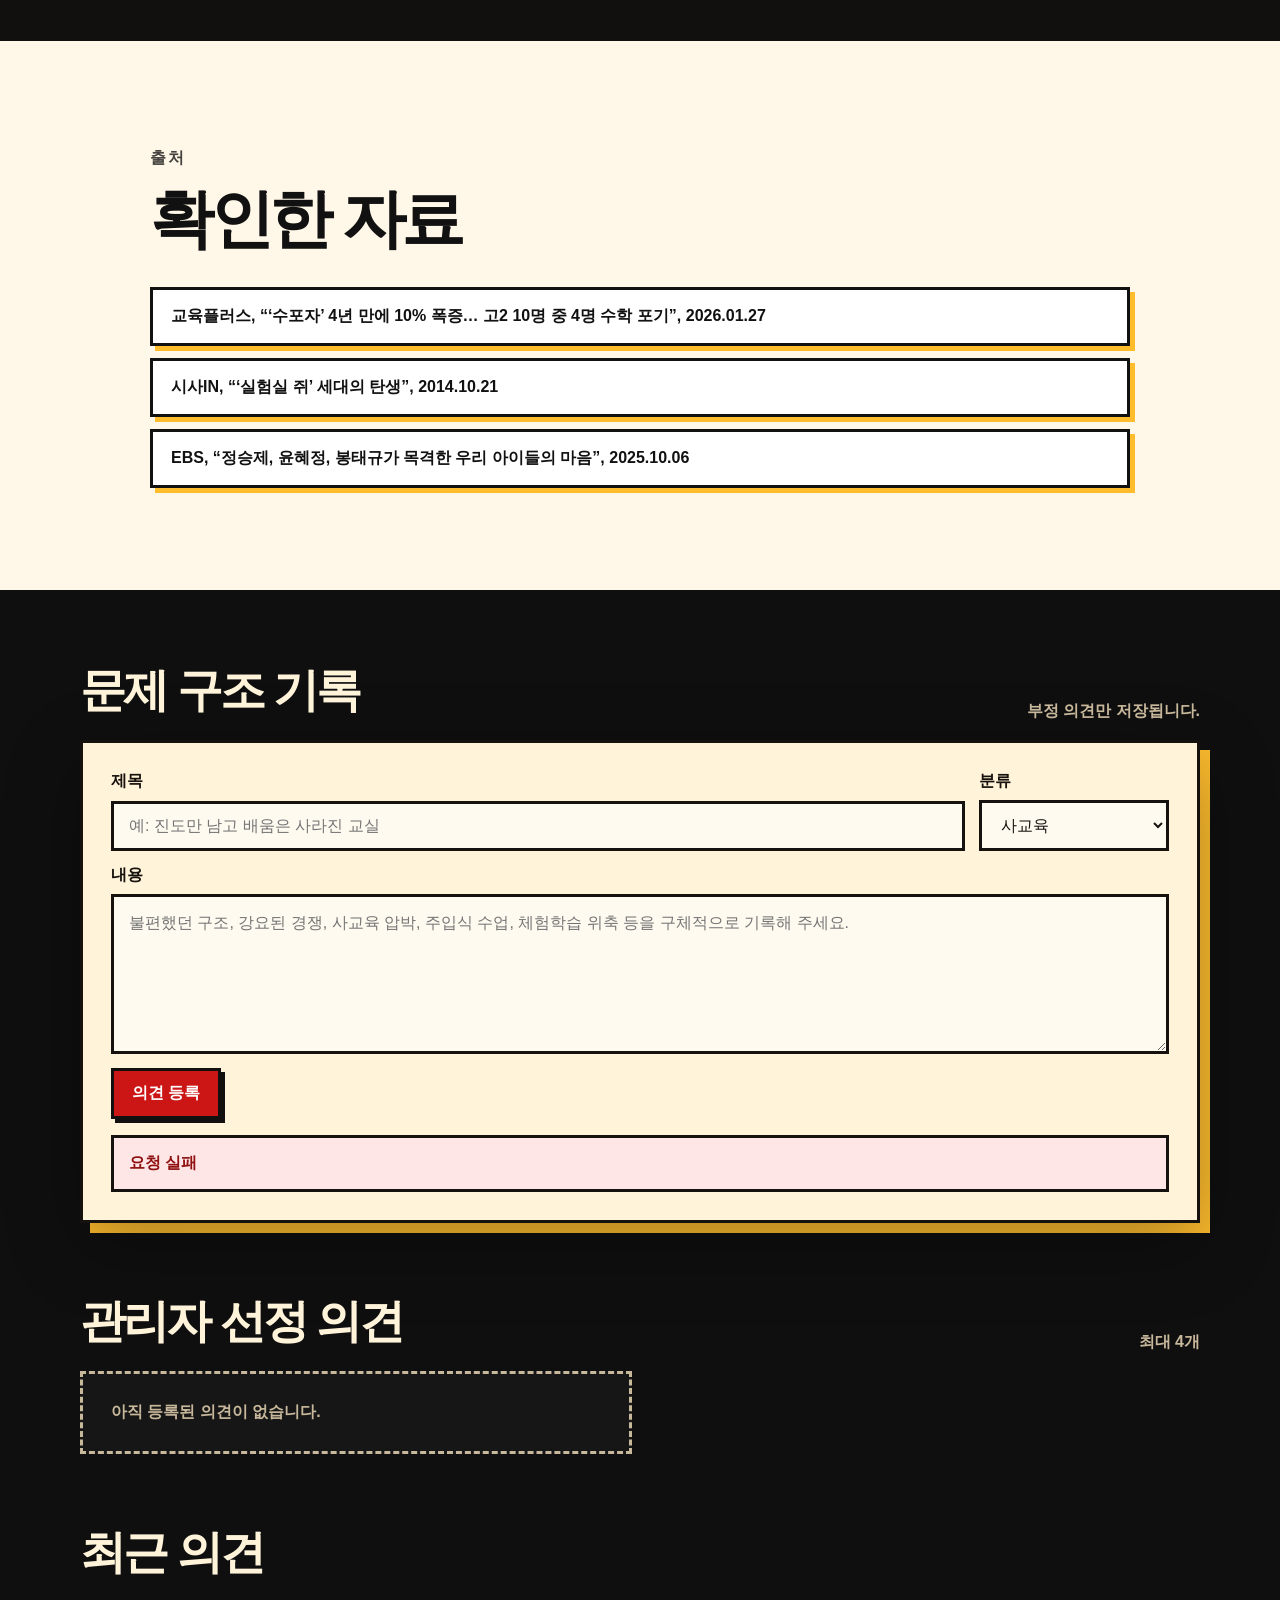
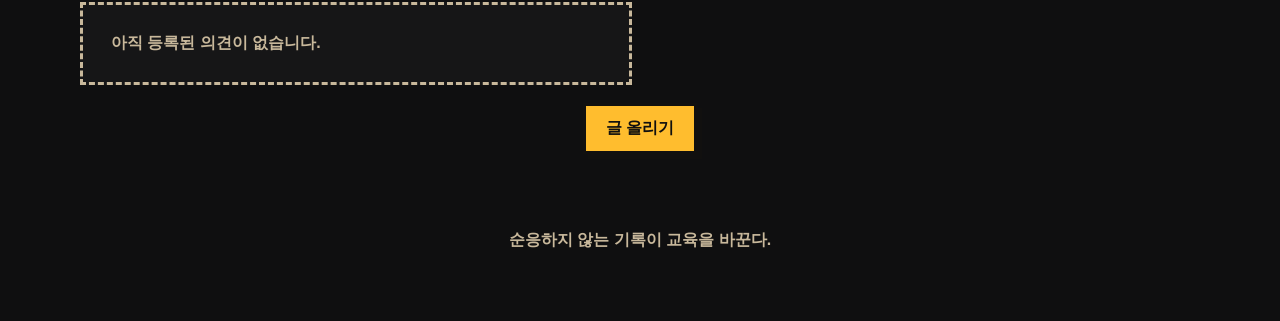
==== commit 2e524a93: "Load reference main design" ====
--- a/index.html
+++ b/index.html
@@ -3,13 +3,21 @@
 <head>
   <meta charset="utf-8" />
   <meta name="viewport" content="width=device-width, initial-scale=1" />
+  <meta name="theme-color" content="#111111" />
+  <meta name="description" content="대한민국의 사교육 의존과 학교 진도 중심 수업을 비판하는 시위형 웹사이트입니다." />
+  <meta property="og:title" content="진도는 학원에서, 복습은 학교에서" />
+  <meta property="og:description" content="교실은 조용하지만, 모두가 이해해서 조용한 것은 아닙니다." />
+  <meta property="og:type" content="website" />
   <title>진도는 학원에서, 복습은 학교에서</title>
-  <link rel="stylesheet" href="/styles.css?v=education-ui-20260626c" />
+  <link rel="stylesheet" href="/styles.css?v=reference-main-20260626" />
+  <link rel="stylesheet" href="/main-reference-design.css?v=reference-main-20260626" />
 </head>
 <body>
   <main id="app"></main>
-  <script src="/app.js?v=education-ui-20260626c" defer></script>
-  <script src="/ui-patch.js?v=education-ui-20260626c" defer></script>
-  <script src="/landing-patch.js?v=education-ui-20260626c" defer></script>
+  <script src="/app.js?v=reference-main-20260626" defer></script>
+  <script src="/ui-patch.js?v=reference-main-20260626" defer></script>
+  <script src="/landing-patch.js?v=reference-main-20260626" defer></script>
+  <script src="/main-reference-design.js?v=reference-main-20260626" defer></script>
+  <script src="/notice-html-patch.js?v=reference-main-20260626" defer></script>
 </body>
 </html>
--- a/main-reference-design.css
+++ b/main-reference-design.css
@@ -0,0 +1,300 @@
+html { scroll-behavior: smooth; }
+body.reference-main {
+  background: #0f0f10;
+  color: #fff7e7;
+  overflow-x: hidden;
+}
+body.reference-main::before {
+  content: "";
+  position: fixed;
+  inset: 0;
+  pointer-events: none;
+  opacity: .08;
+  background-image: repeating-linear-gradient(0deg, #fff 0, #fff 1px, transparent 1px, transparent 6px);
+  z-index: 0;
+}
+body.reference-main .topbar,
+body.reference-main .protest-hero,
+body.reference-main .indictment,
+body.reference-main .edu-featured-comments { display: none !important; }
+.ref-design { position: relative; z-index: 1; }
+.scroll-progress {
+  position: fixed;
+  left: 0;
+  top: 0;
+  height: 4px;
+  width: 0%;
+  background: #ffbd2e;
+  z-index: 9999;
+  box-shadow: 0 0 16px rgba(255,189,46,.75);
+}
+.site-header {
+  position: sticky;
+  top: 0;
+  z-index: 1000;
+  min-height: 72px;
+  padding: 0 clamp(18px, 4vw, 48px);
+  display: flex;
+  align-items: center;
+  justify-content: space-between;
+  gap: 20px;
+  background: rgba(15,15,16,.88);
+  backdrop-filter: blur(18px);
+  border-bottom: 1px solid rgba(255,247,231,.16);
+}
+.brand {
+  display: inline-flex;
+  align-items: center;
+  gap: 10px;
+  color: #fff7e7;
+  text-decoration: none;
+  font-weight: 950;
+  letter-spacing: -.04em;
+}
+.brand-mark {
+  width: 36px;
+  height: 36px;
+  display: grid;
+  place-items: center;
+  background: #d71920;
+  color: white;
+  border: 2px solid #fff7e7;
+  box-shadow: 6px 6px 0 #000;
+  font-weight: 950;
+}
+.menu-button {
+  display: none;
+  border: 2px solid #fff7e7;
+  background: #ffbd2e;
+  color: #111;
+  padding: 9px 12px;
+  font-weight: 950;
+}
+.site-nav { display: flex; align-items: center; gap: 8px; }
+.site-nav a {
+  color: #fff7e7;
+  text-decoration: none;
+  border: 1px solid rgba(255,247,231,.28);
+  padding: 10px 13px;
+  font-weight: 900;
+}
+.site-nav a:hover { background: #ffbd2e; color: #111; border-color: #ffbd2e; }
+.section-pad { padding: clamp(58px, 8vw, 112px) clamp(18px, 5vw, 72px); }
+.hero {
+  min-height: calc(100vh - 72px);
+  display: grid;
+  grid-template-columns: minmax(0, 1.08fr) minmax(320px, .82fr);
+  align-items: center;
+  gap: clamp(28px, 5vw, 72px);
+  background:
+    radial-gradient(circle at 88% 18%, rgba(215,25,32,.36), transparent 28rem),
+    radial-gradient(circle at 18% 88%, rgba(255,189,46,.18), transparent 26rem),
+    #11100f;
+}
+.eyebrow, .label {
+  margin: 0 0 14px;
+  color: #ffbd2e;
+  font-weight: 950;
+  letter-spacing: .12em;
+  text-transform: uppercase;
+}
+.hero h1 {
+  margin: 0;
+  display: grid;
+  gap: 4px;
+  color: #fff7e7;
+  font-size: clamp(54px, 9vw, 124px);
+  line-height: .9;
+  letter-spacing: -.085em;
+  word-break: keep-all;
+}
+.hero-lead {
+  margin: 28px 0 0;
+  max-width: 760px;
+  color: #e6d6bd;
+  font-size: clamp(17px, 2vw, 22px);
+  line-height: 1.8;
+  font-weight: 700;
+  word-break: keep-all;
+}
+.hero-actions { display: flex; flex-wrap: wrap; gap: 12px; margin-top: 32px; }
+.button {
+  display: inline-flex;
+  align-items: center;
+  justify-content: center;
+  min-height: 48px;
+  padding: 0 18px;
+  border: 3px solid #fff7e7;
+  text-decoration: none;
+  font-weight: 950;
+  box-shadow: 5px 5px 0 #000;
+}
+.button.primary { background: #d71920; color: #fff; }
+.button.ghost { background: transparent; color: #fff7e7; }
+.poster-stack { position: relative; min-height: 420px; }
+.poster {
+  border: 4px solid #111;
+  background: #fff7e7;
+  color: #111;
+  box-shadow: 12px 12px 0 rgba(0,0,0,.75);
+  font-weight: 950;
+}
+.poster-main {
+  min-height: 300px;
+  padding: 34px;
+  display: grid;
+  align-content: center;
+  transform: rotate(-4deg);
+}
+.poster-main span { color: #d71920; letter-spacing: .14em; font-size: 16px; }
+.poster-main strong { display: block; margin-top: 10px; font-size: clamp(54px, 8vw, 96px); line-height: .88; letter-spacing: -.08em; }
+.poster-sub {
+  position: absolute;
+  max-width: 260px;
+  padding: 16px 18px;
+  background: #ffbd2e;
+  color: #111;
+  line-height: 1.35;
+}
+.poster-sub.left { left: -14px; bottom: 42px; transform: rotate(7deg); }
+.poster-sub.right { right: -10px; top: 44px; transform: rotate(6deg); background: #d71920; color: #fff; }
+.chant-bar {
+  display: flex;
+  gap: 0;
+  overflow: hidden;
+  border-top: 4px solid #111;
+  border-bottom: 4px solid #111;
+  background: #ffbd2e;
+  color: #111;
+}
+.chant-bar span {
+  flex: 1;
+  min-width: max-content;
+  padding: 16px 24px;
+  border-right: 3px solid #111;
+  font-weight: 950;
+  text-align: center;
+}
+.intro-section, .problem-section, .demands-section, .source-section { background: #fff7e7; color: #111; }
+.evidence-section, .chain-section, .quote-section, .closing-section { background: #11100f; color: #fff7e7; }
+.intro-card, .closing-card, .quote-wall {
+  width: min(980px, 100%);
+  margin: 0 auto;
+  border: 4px solid #111;
+  background: #fff7e7;
+  color: #111;
+  padding: clamp(24px, 5vw, 54px);
+  box-shadow: 12px 12px 0 #d71920;
+}
+.quote-wall { background: #171312; color: #fff7e7; border-color: #fff7e7; box-shadow: 12px 12px 0 #ffbd2e; }
+.intro-card blockquote {
+  margin: 0 0 18px;
+  font-size: clamp(28px, 4vw, 56px);
+  line-height: 1.05;
+  letter-spacing: -.065em;
+  font-weight: 950;
+}
+.intro-card p, .closing-card p, .quote-wall p { line-height: 1.8; font-weight: 750; }
+.section-heading { width: min(980px, 100%); margin: 0 auto 34px; }
+.section-heading h2, .closing-card h2, .quote-wall h2 {
+  margin: 0;
+  color: inherit;
+  font-size: clamp(34px, 5vw, 68px);
+  line-height: 1.05;
+  letter-spacing: -.07em;
+  word-break: keep-all;
+}
+.section-heading p { color: inherit; opacity: .78; line-height: 1.75; font-weight: 750; }
+.problem-grid, .demand-grid, .stat-grid {
+  width: min(1180px, 100%);
+  margin: 0 auto;
+  display: grid;
+  grid-template-columns: repeat(3, 1fr);
+  gap: 18px;
+}
+.stat-grid { grid-template-columns: repeat(4, 1fr); }
+.problem-card, .demand-card, .ref-stat-card {
+  border: 4px solid #111;
+  background: #fff;
+  color: #111;
+  padding: 24px;
+  box-shadow: 8px 8px 0 #111;
+}
+.problem-card .number {
+  display: inline-grid;
+  place-items: center;
+  width: 46px;
+  height: 46px;
+  background: #d71920;
+  color: #fff;
+  border: 3px solid #111;
+  font-weight: 950;
+}
+.problem-card h3, .demand-card h3 { margin: 18px 0 10px; font-size: 24px; letter-spacing: -.04em; }
+.problem-card p, .demand-card p, .ref-stat-card p { line-height: 1.7; font-weight: 700; color: #352a22; }
+.ref-stat-card { background: #fff7e7; box-shadow: 8px 8px 0 #ffbd2e; }
+.ref-stat-card strong { display: block; color: #d71920; font-size: clamp(42px, 5vw, 68px); line-height: 1; }
+.ref-stat-card span { display: block; margin-top: 10px; font-weight: 950; }
+.chain-list {
+  width: min(1050px, 100%);
+  margin: 0 auto;
+  padding: 0;
+  list-style: none;
+  display: grid;
+  gap: 14px;
+}
+.chain-list li {
+  display: grid;
+  grid-template-columns: 70px 1fr;
+  gap: 14px;
+  align-items: center;
+  border: 3px solid #fff7e7;
+  background: #181513;
+  padding: 18px;
+  box-shadow: 6px 6px 0 #d71920;
+}
+.chain-list li span { grid-row: span 2; color: #ffbd2e; font-size: 28px; font-weight: 950; }
+.chain-list strong { font-size: 22px; }
+.chain-list p { margin: 0; color: #d9c6aa; font-weight: 700; line-height: 1.6; }
+.source-list {
+  width: min(980px, 100%);
+  margin: 0 auto;
+  display: grid;
+  gap: 12px;
+}
+.source-list a {
+  display: block;
+  color: #111;
+  text-decoration: none;
+  background: #fff;
+  border: 3px solid #111;
+  padding: 16px 18px;
+  box-shadow: 5px 5px 0 #ffbd2e;
+  font-weight: 850;
+}
+.site-footer {
+  position: relative;
+  z-index: 1;
+  background: #111;
+  color: #fff7e7;
+  border-top: 4px solid #ffbd2e;
+  padding: 34px 18px;
+  text-align: center;
+  font-weight: 850;
+}
+.reference-main #write, .reference-main #voices, .reference-main .site-shell.section:not(.ref-design *) {
+  position: relative;
+  z-index: 2;
+}
+.reference-main #write { padding-top: 70px; }
+.reveal { opacity: 0; transform: translateY(22px); transition: opacity .6s ease, transform .6s ease; }
+.reveal.is-visible { opacity: 1; transform: none; }
+@media (max-width: 900px) {
+  .hero { grid-template-columns: 1fr; min-height: auto; }
+  .poster-stack { min-height: 330px; }
+  .problem-grid, .demand-grid, .stat-grid { grid-template-columns: 1fr; }
+  .site-nav { display: none; position: absolute; right: 18px; top: 72px; padding: 10px; background: #111; border: 2px solid #fff7e7; box-shadow: 6px 6px 0 #000; }
+  .site-nav.open { display: grid; }
+  .menu-button { display: inline-flex; }
+  .chant-bar { overflow-x: auto; }
+}
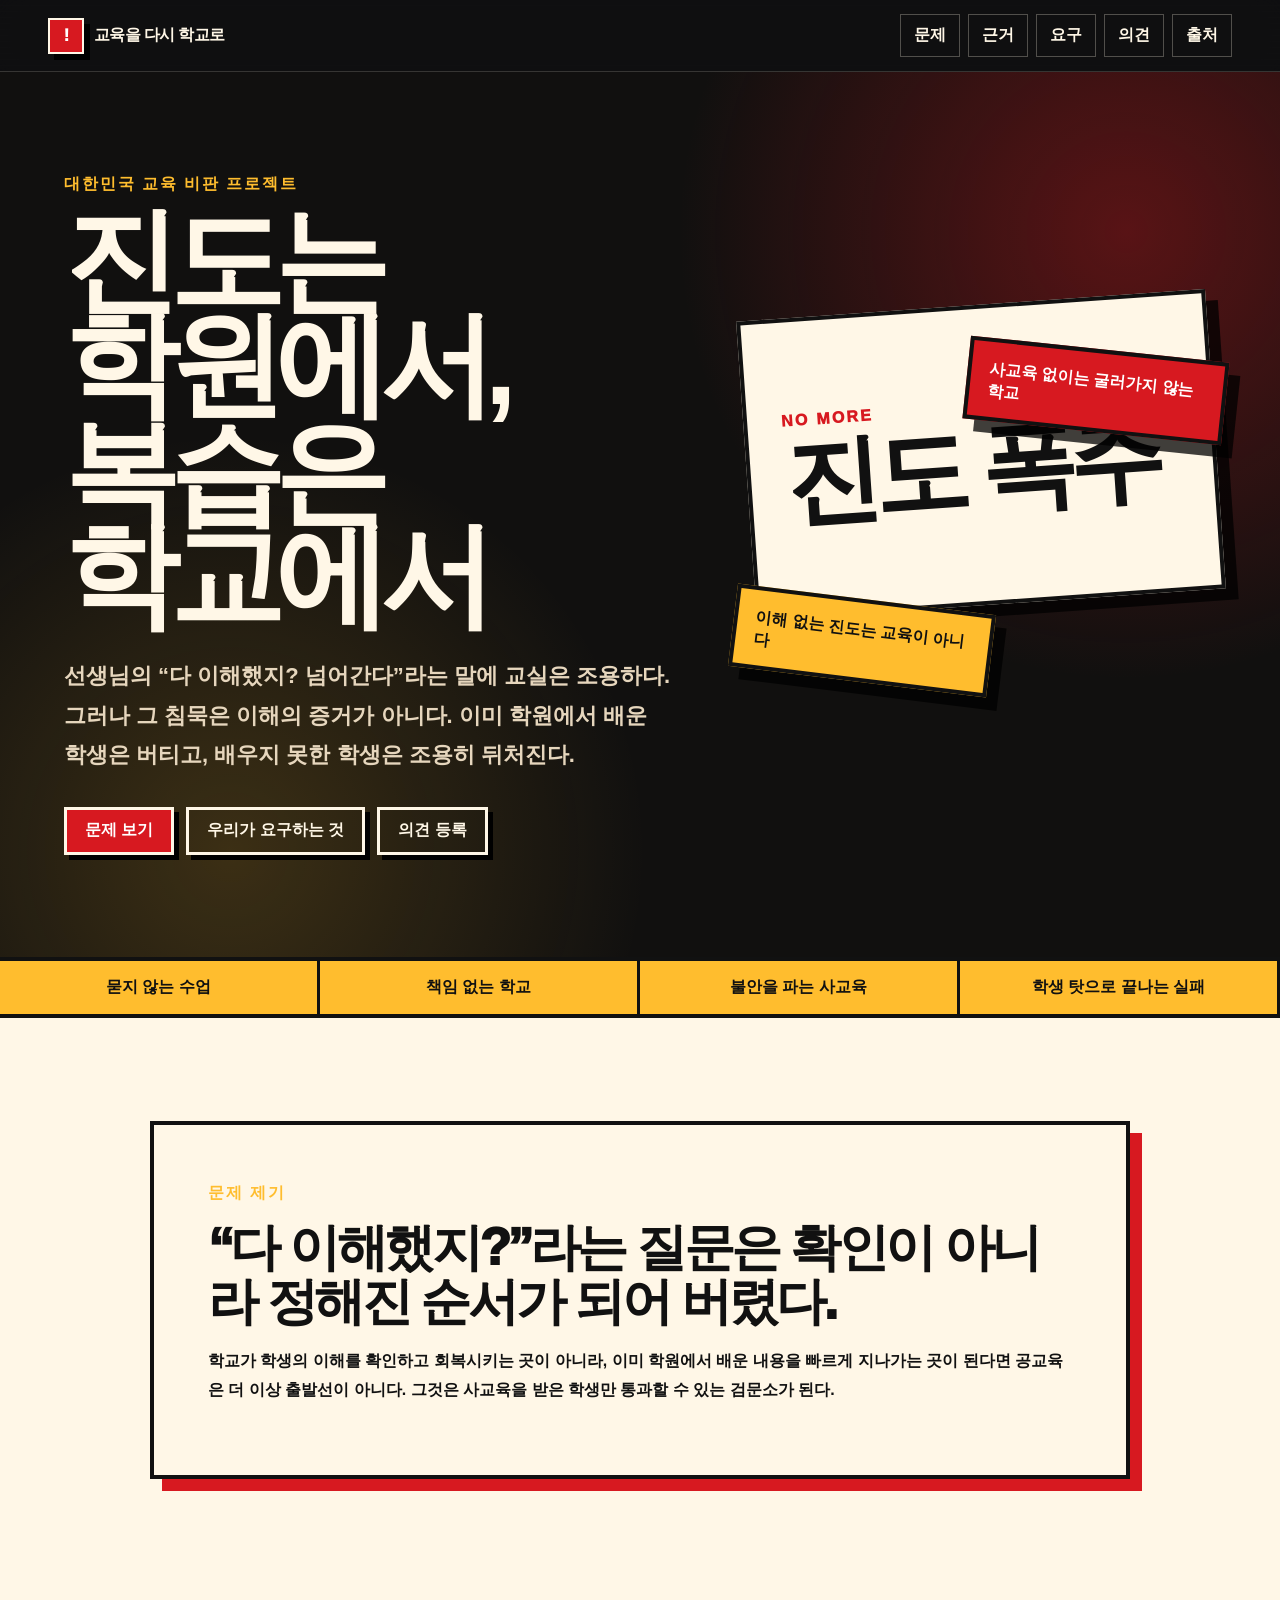
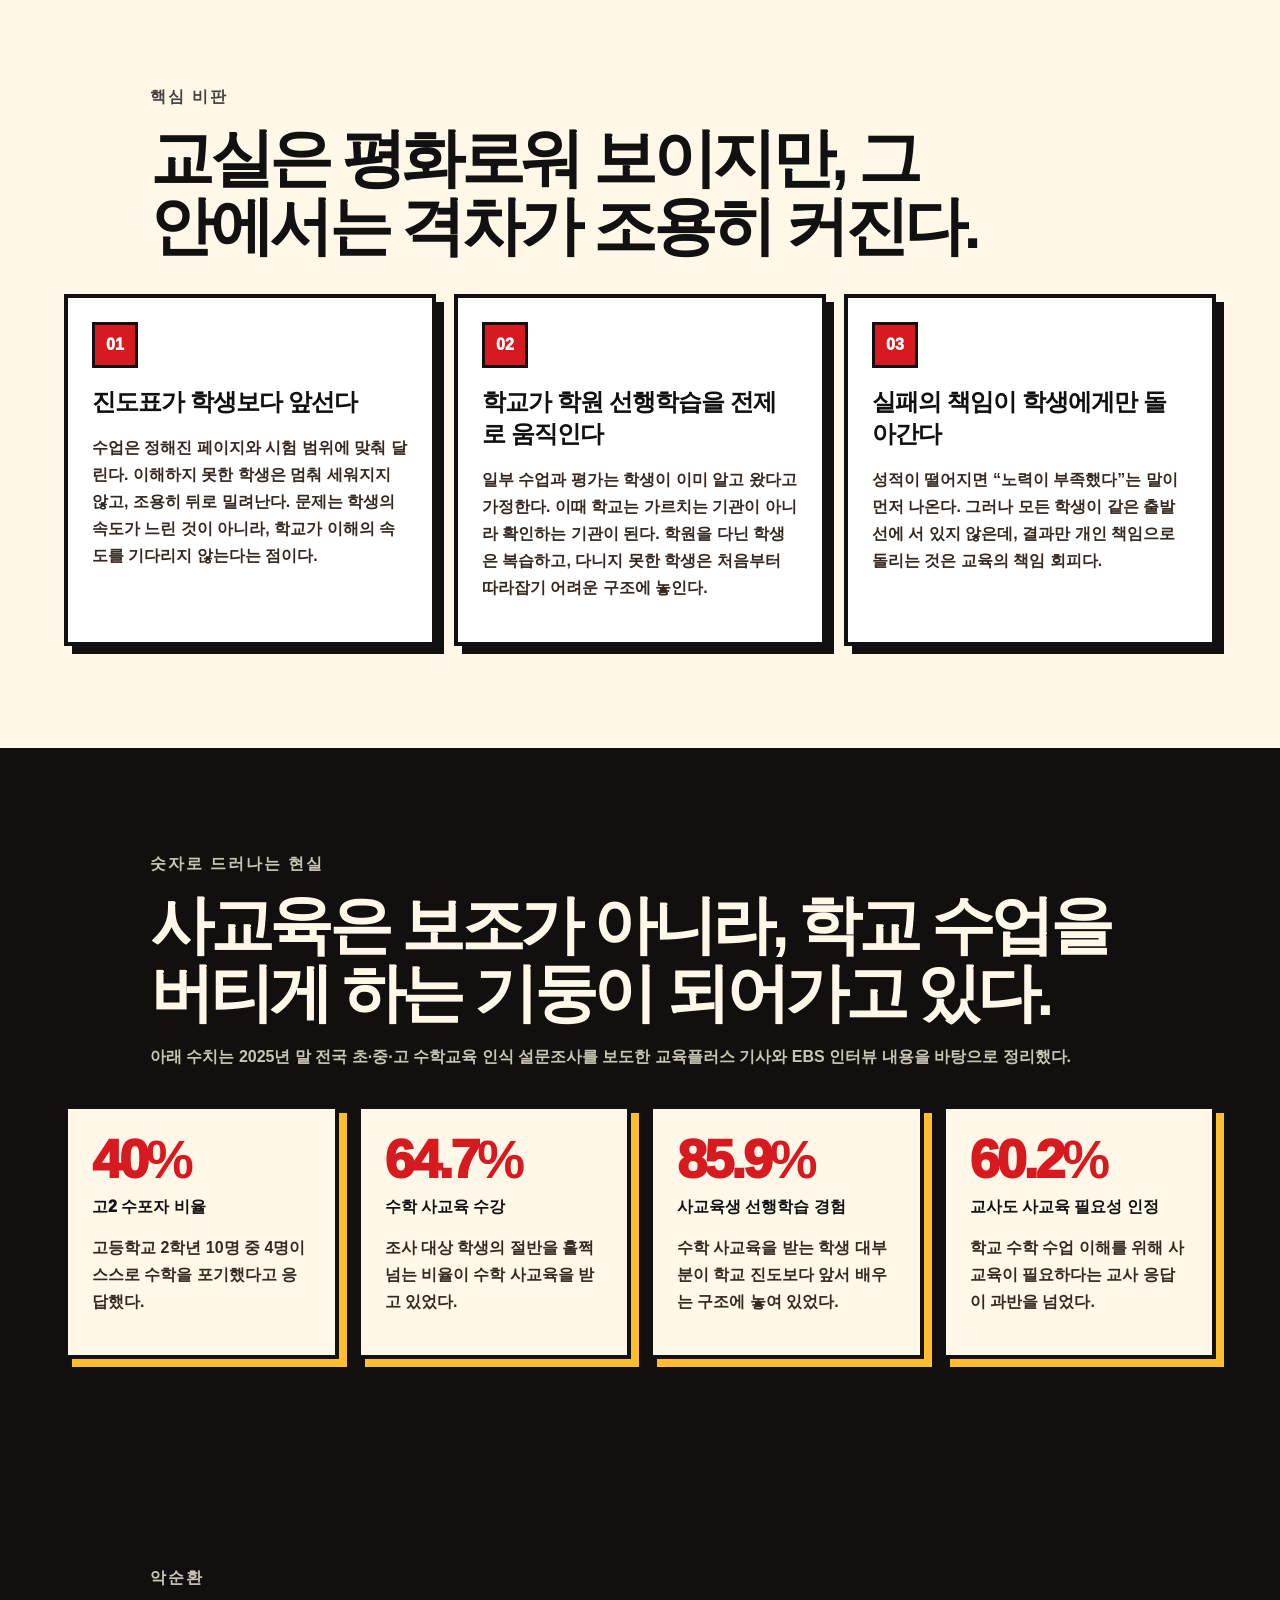
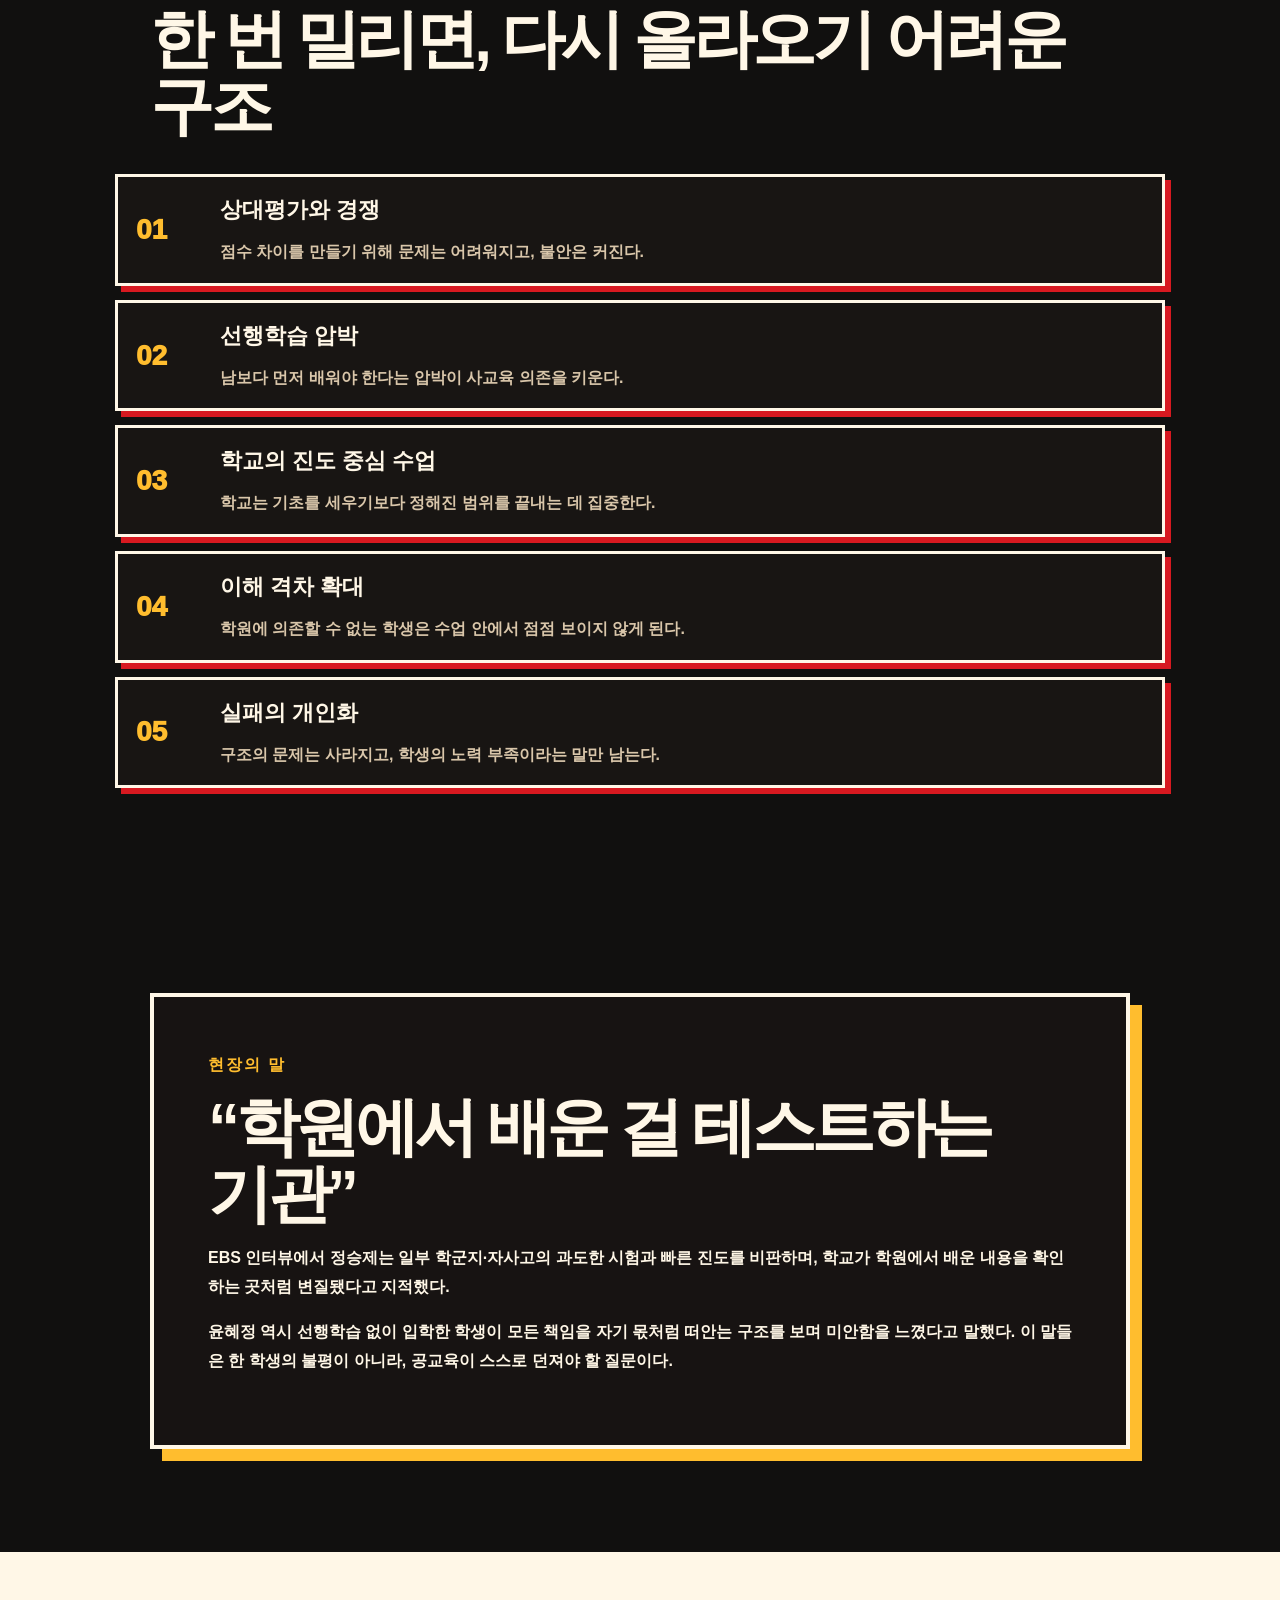
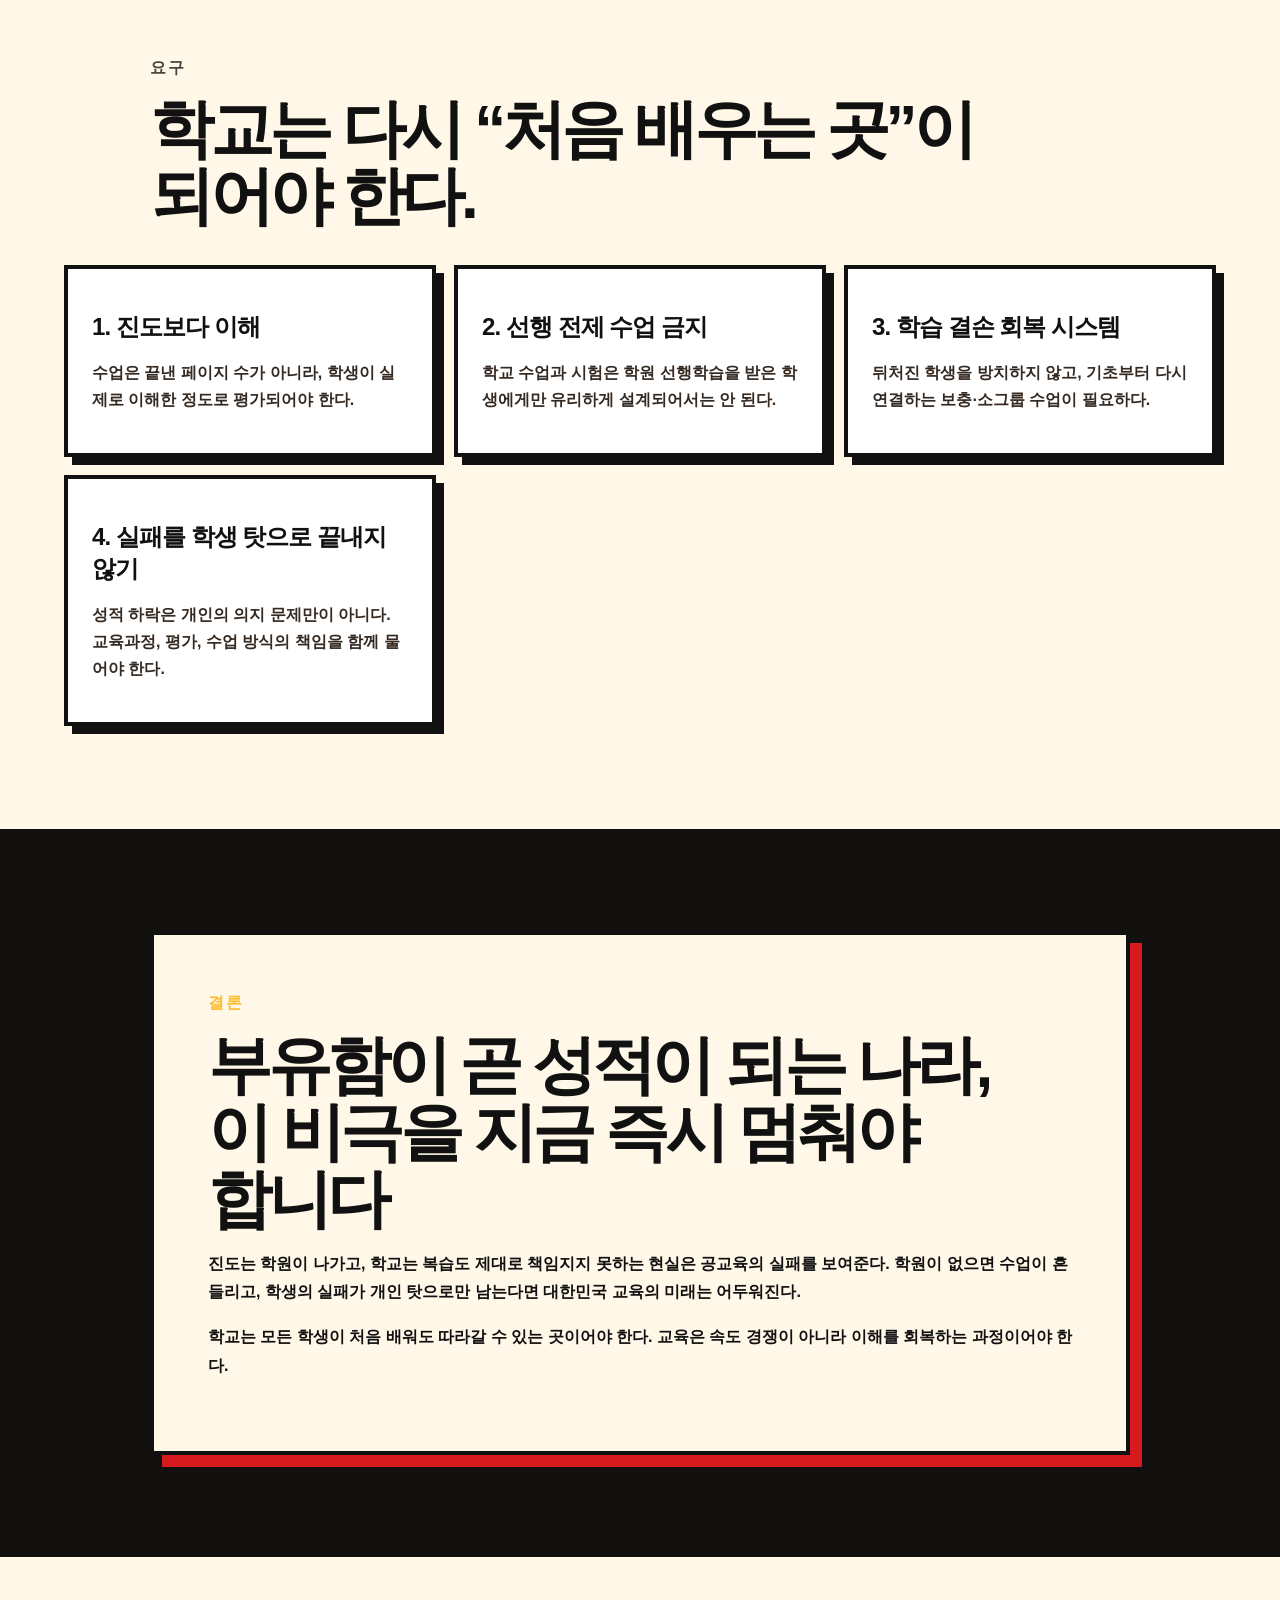
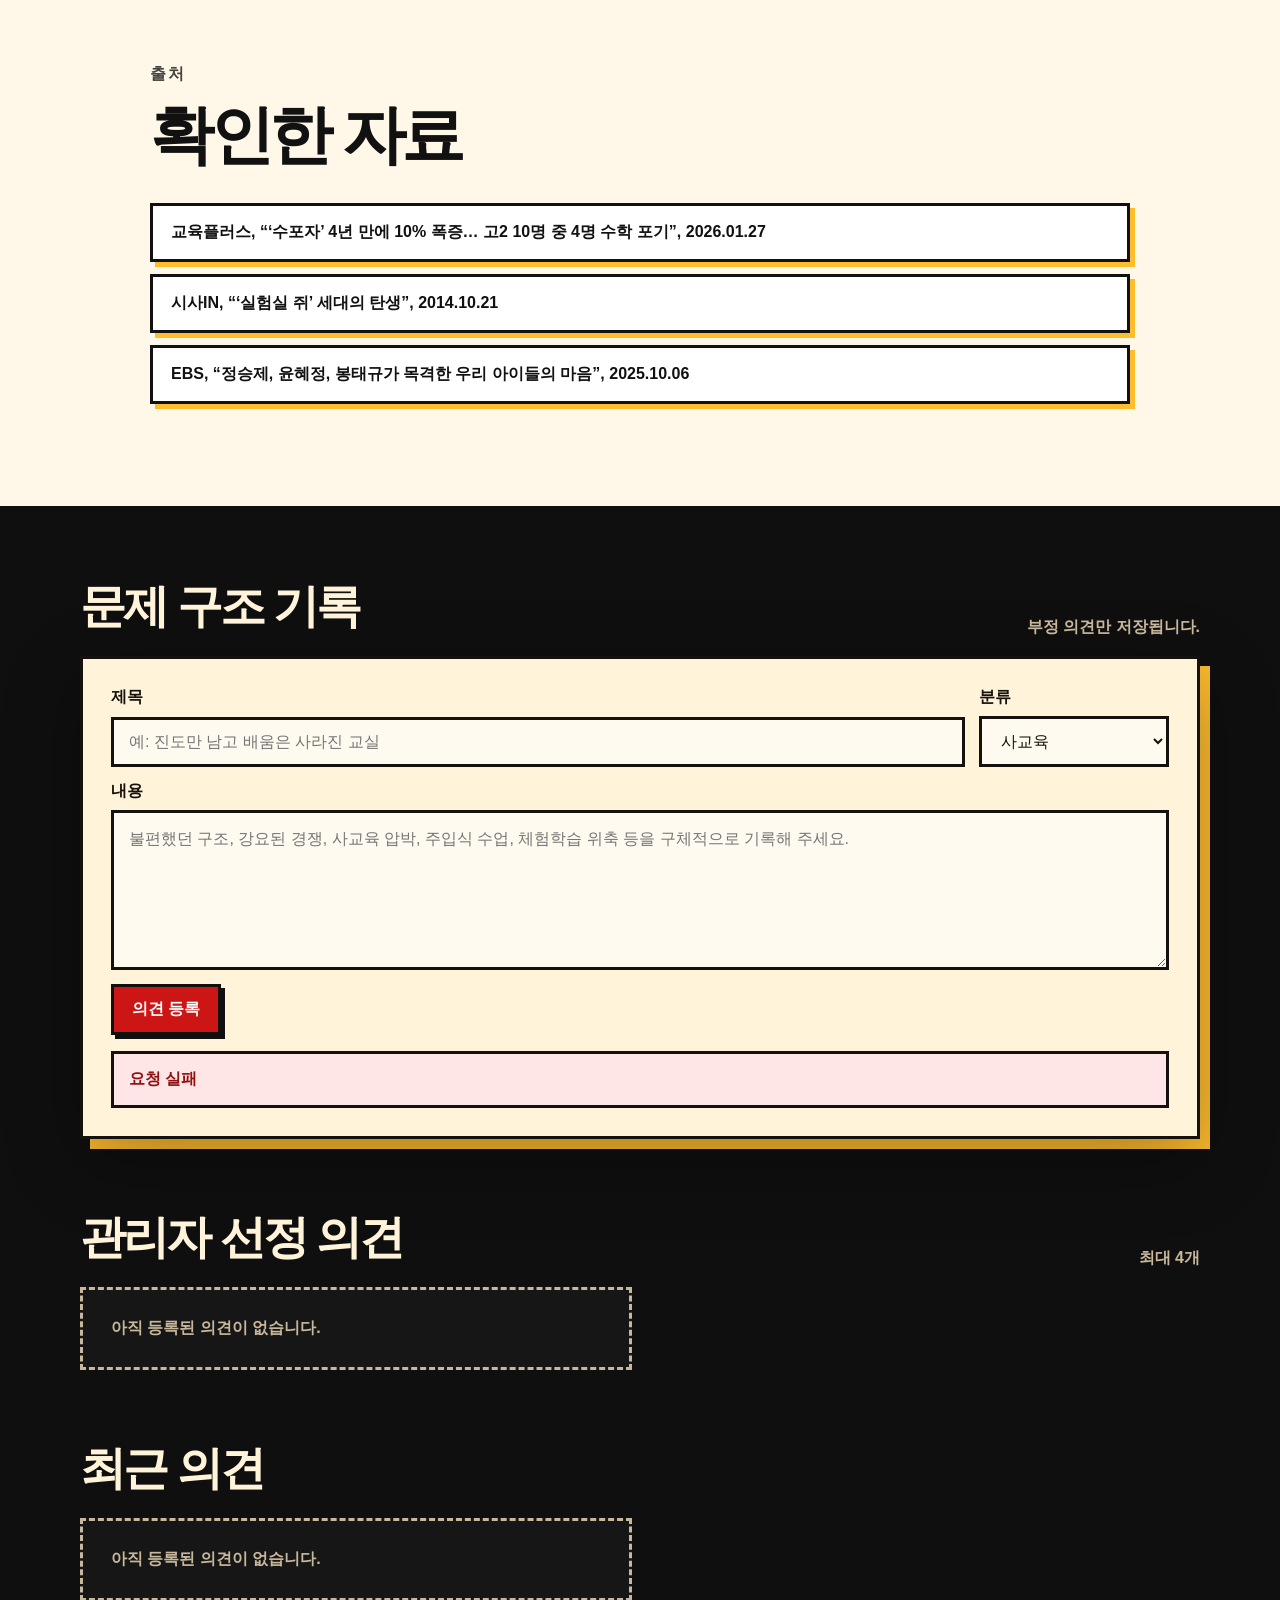
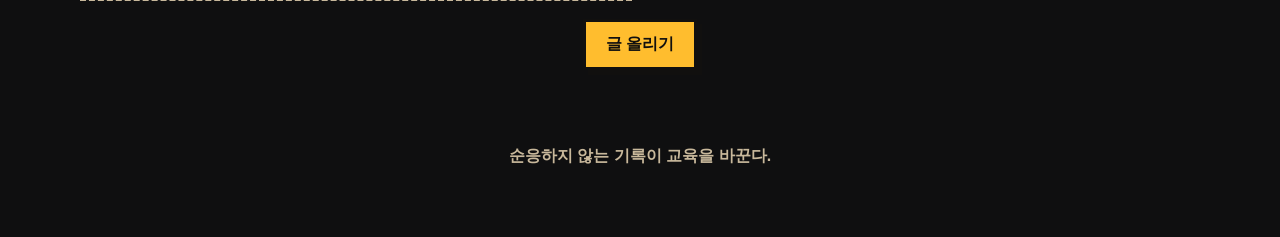
==== commit f78f2143: "Bump cache for no-wrap stat percentages" ====
--- a/index.html
+++ b/index.html
@@ -9,15 +9,15 @@
   <meta property="og:description" content="교실은 조용하지만, 모두가 이해해서 조용한 것은 아닙니다." />
   <meta property="og:type" content="website" />
   <title>진도는 학원에서, 복습은 학교에서</title>
-  <link rel="stylesheet" href="/styles.css?v=reference-main-20260626" />
-  <link rel="stylesheet" href="/main-reference-design.css?v=reference-main-20260626" />
+  <link rel="stylesheet" href="/styles.css?v=stat-nowrap-20260626" />
+  <link rel="stylesheet" href="/main-reference-design.css?v=stat-nowrap-20260626" />
 </head>
 <body>
   <main id="app"></main>
-  <script src="/app.js?v=reference-main-20260626" defer></script>
-  <script src="/ui-patch.js?v=reference-main-20260626" defer></script>
-  <script src="/landing-patch.js?v=reference-main-20260626" defer></script>
-  <script src="/main-reference-design.js?v=reference-main-20260626" defer></script>
-  <script src="/notice-html-patch.js?v=reference-main-20260626" defer></script>
+  <script src="/app.js?v=stat-nowrap-20260626" defer></script>
+  <script src="/ui-patch.js?v=stat-nowrap-20260626" defer></script>
+  <script src="/landing-patch.js?v=stat-nowrap-20260626" defer></script>
+  <script src="/main-reference-design.js?v=stat-nowrap-20260626" defer></script>
+  <script src="/notice-html-patch.js?v=stat-nowrap-20260626" defer></script>
 </body>
 </html>
--- a/main-reference-design.css
+++ b/main-reference-design.css
@@ -212,7 +212,7 @@
   grid-template-columns: repeat(3, 1fr);
   gap: 18px;
 }
-.stat-grid { grid-template-columns: repeat(4, 1fr); }
+.stat-grid { grid-template-columns: repeat(4, minmax(0, 1fr)); }
 .problem-card, .demand-card, .ref-stat-card {
   border: 4px solid #111;
   background: #fff;
@@ -232,8 +232,21 @@
 }
 .problem-card h3, .demand-card h3 { margin: 18px 0 10px; font-size: 24px; letter-spacing: -.04em; }
 .problem-card p, .demand-card p, .ref-stat-card p { line-height: 1.7; font-weight: 700; color: #352a22; }
-.ref-stat-card { background: #fff7e7; box-shadow: 8px 8px 0 #ffbd2e; }
-.ref-stat-card strong { display: block; color: #d71920; font-size: clamp(42px, 5vw, 68px); line-height: 1; }
+.ref-stat-card { background: #fff7e7; box-shadow: 8px 8px 0 #ffbd2e; min-width: 0; }
+.ref-stat-card strong {
+  display: block;
+  color: #d71920;
+  font-size: clamp(36px, 4.2vw, 68px);
+  line-height: 1;
+  white-space: nowrap;
+  word-break: keep-all;
+  letter-spacing: -.055em;
+}
+.ref-stat-card strong .counter {
+  display: inline;
+  margin-top: 0;
+  white-space: nowrap;
+}
 .ref-stat-card span { display: block; margin-top: 10px; font-weight: 950; }
 .chain-list {
   width: min(1050px, 100%);
